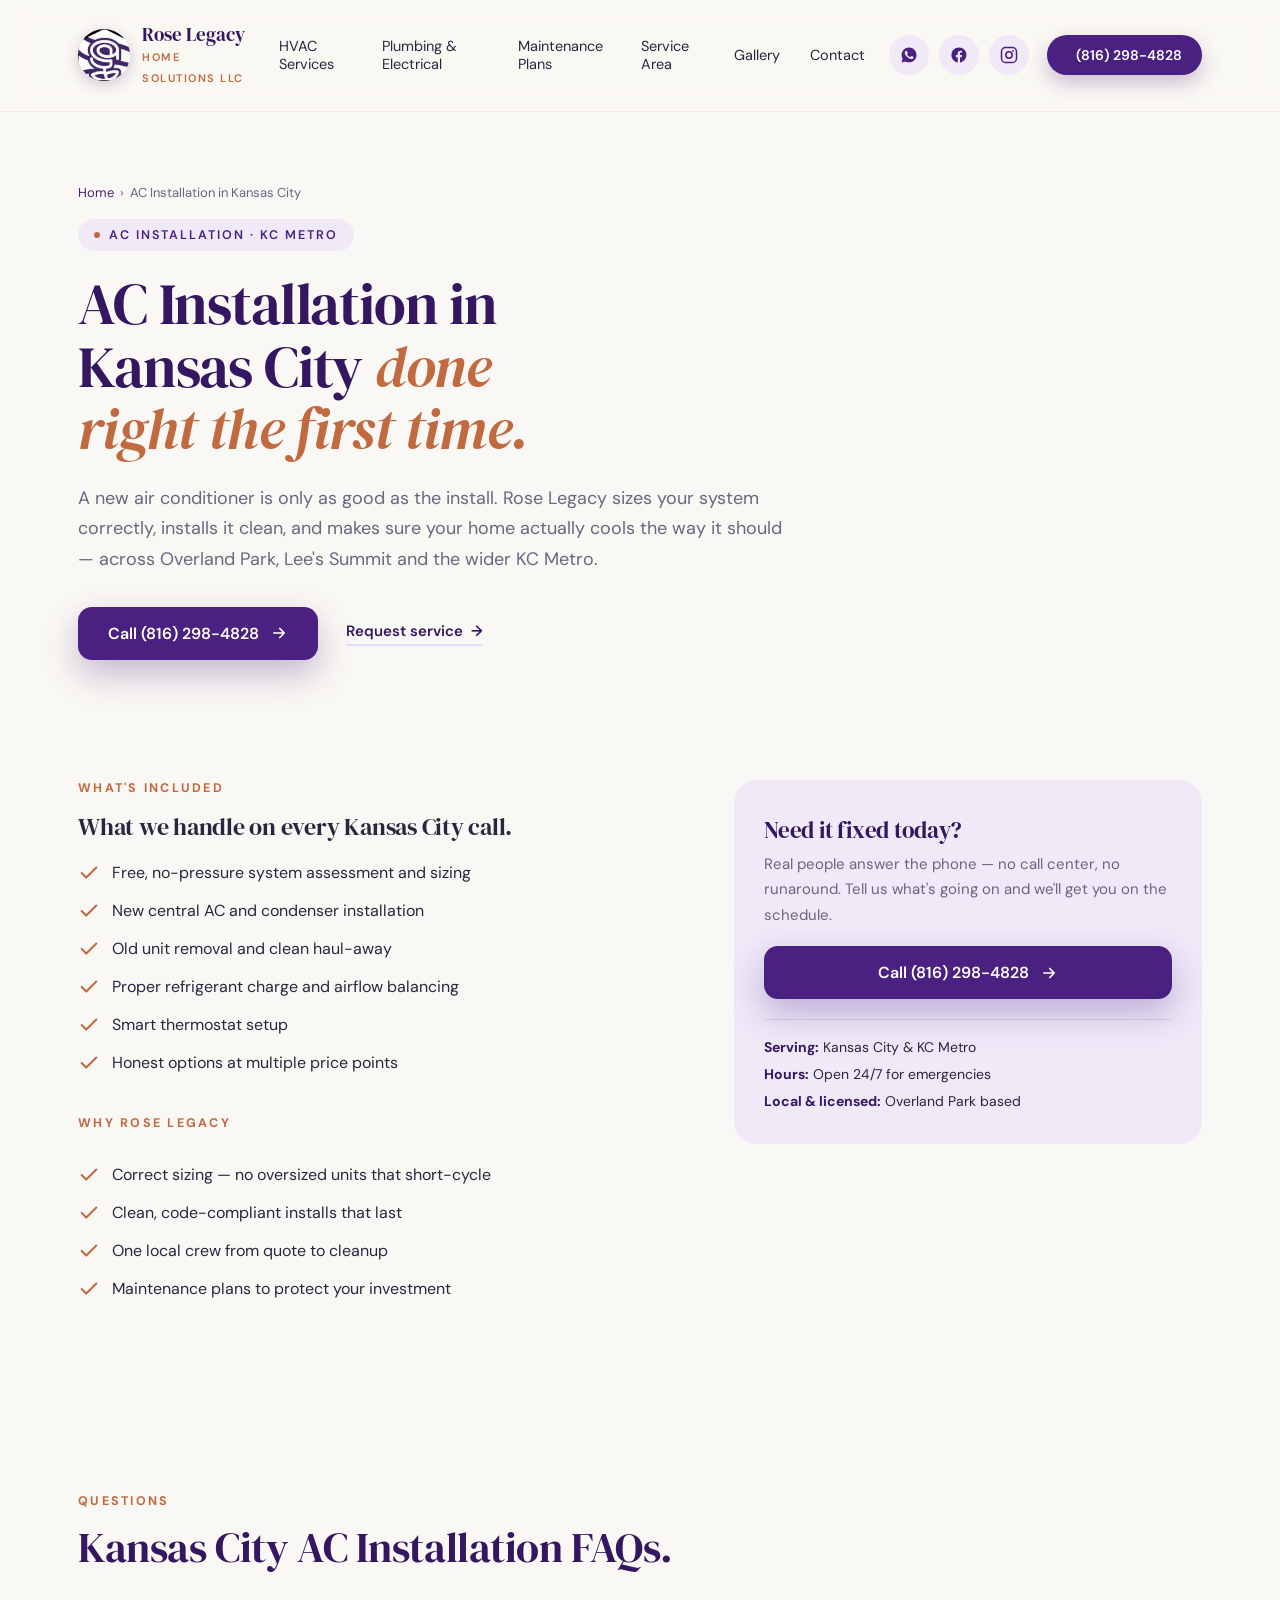
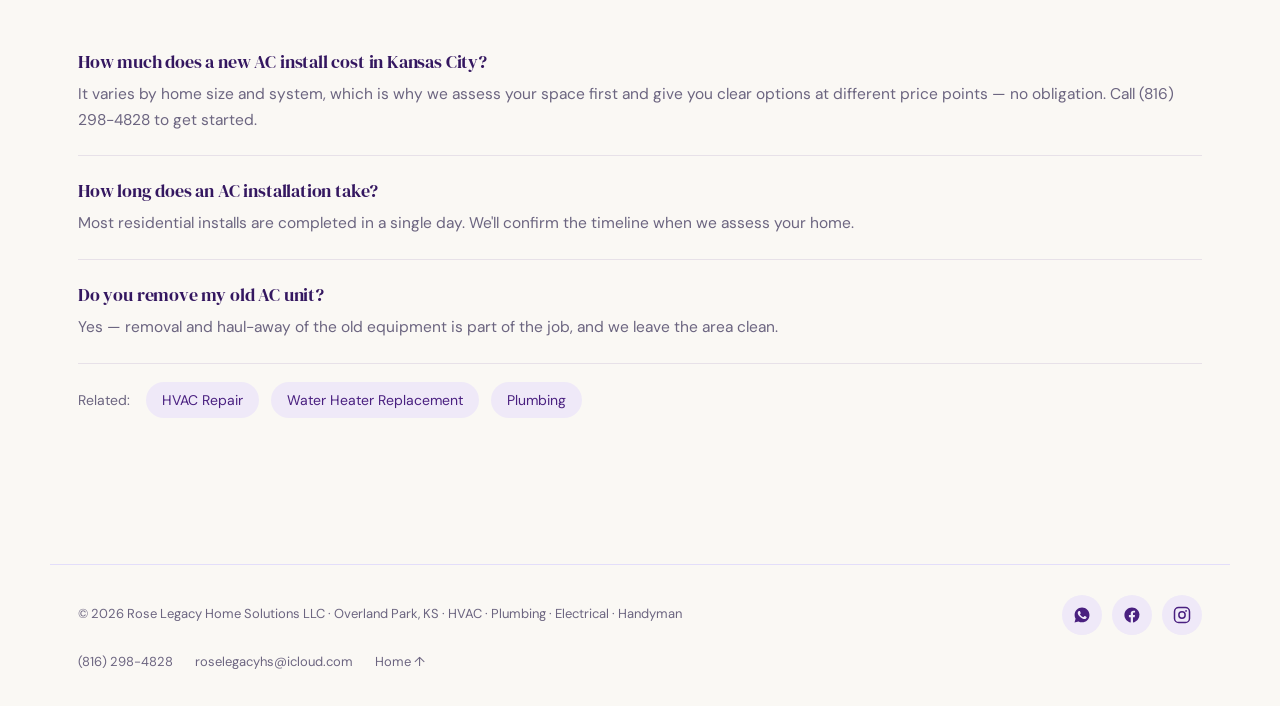
==== ac-installation-kansas-city.html @ 030a3d31 "Add 4 SEO service landing pages + extract shared CSS - New pages: HVAC repair Overland Park, AC inst" ====
<!doctype html>
<html lang="en">
<head>
<meta charset="utf-8"/>
<meta name="viewport" content="width=device-width, initial-scale=1"/>
<title>AC Installation Kansas City | Rose Legacy Home Solutions</title>
<meta name="description" content="New AC installation across the Kansas City Metro. Right-sized, properly installed air conditioning systems from a local crew. Call (816) 298-4828."/>
<meta name="robots" content="index, follow"/>
<link rel="canonical" href="https://roselegacyhs.com/ac-installation-kansas-city"/>
<meta property="og:type" content="website"/>
<meta property="og:site_name" content="Rose Legacy Home Solutions LLC"/>
<meta property="og:title" content="AC Installation Kansas City | Rose Legacy Home Solutions"/>
<meta property="og:description" content="New AC installation across the Kansas City Metro. Right-sized, properly installed air conditioning systems from a local crew. Call (816) 298-4828."/>
<meta property="og:url" content="https://roselegacyhs.com/ac-installation-kansas-city"/>
<meta property="og:image" content="https://roselegacyhs.com/logo.png"/>
<meta name="geo.region" content="US-MO"/>
<meta name="geo.placename" content="Kansas City"/>
<meta name="theme-color" content="#4a2080"/>
<script type="application/ld+json">{"@context": "https://schema.org", "@type": "Service", "serviceType": "AC Installation Kansas City", "provider": {"@type": "HVACBusiness", "name": "Rose Legacy Home Solutions LLC", "telephone": "+1-816-298-4828", "url": "https://roselegacyhs.com/"}, "areaServed": {"@type": "City", "name": "Kansas City"}, "url": "https://roselegacyhs.com/ac-installation-kansas-city", "description": "New AC installation across the Kansas City Metro. Right-sized, properly installed air conditioning systems from a local crew. Call (816) 298-4828."}</script>
<script type="application/ld+json">{"@context": "https://schema.org", "@type": "FAQPage", "mainEntity": [{"@type": "Question", "name": "How much does a new AC install cost in Kansas City?", "acceptedAnswer": {"@type": "Answer", "text": "It varies by home size and system, which is why we assess your space first and give you clear options at different price points \u2014 no obligation. Call (816) 298-4828 to get started."}}, {"@type": "Question", "name": "How long does an AC installation take?", "acceptedAnswer": {"@type": "Answer", "text": "Most residential installs are completed in a single day. We'll confirm the timeline when we assess your home."}}, {"@type": "Question", "name": "Do you remove my old AC unit?", "acceptedAnswer": {"@type": "Answer", "text": "Yes \u2014 removal and haul-away of the old equipment is part of the job, and we leave the area clean."}}]}</script>
<script type="application/ld+json">{"@context": "https://schema.org", "@type": "BreadcrumbList", "itemListElement": [{"@type": "ListItem", "position": 1, "name": "Home", "item": "https://roselegacyhs.com/"}, {"@type": "ListItem", "position": 2, "name": "AC Installation in Kansas City", "item": "https://roselegacyhs.com/ac-installation-kansas-city"}]}</script>
<link rel="icon" type="image/png" href="/logo.png"/>
<link rel="apple-touch-icon" href="/logo.png"/>
<link rel="preconnect" href="https://fonts.googleapis.com">
<link rel="preconnect" href="https://fonts.gstatic.com" crossorigin>
<link href="https://fonts.googleapis.com/css2?family=DM+Serif+Display:ital@0;1&family=DM+Sans:wght@300;400;500;600;700&display=swap" rel="stylesheet">
<link rel="stylesheet" href="/assets/styles.css"/>
</head>
<body>

<header id="site-header">
  <div class="nav">
    <a class="brand" href="/">
      <img class="brand-mark" src="/logo.png" alt="Rose Legacy Home Solutions logo" width="52" height="52"/>
      <span>
        <span class="brand-name" style="display:block;">Rose Legacy</span>
        <span class="brand-sub">Home Solutions LLC</span>
      </span>
    </a>
    <nav class="nav-links" id="primary-nav" aria-label="Primary">
      <a href="/#services">HVAC Services</a>
      <a href="/#beyond">Plumbing &amp; Electrical</a>
      <a href="/#plans">Maintenance Plans</a>
      <a href="/#area">Service Area</a>
      <a href="/#gallery">Gallery</a>
      <a href="/#contact">Contact</a>
    </nav>
    <div class="nav-right">
      <div class="social-icons">
        <a class="wsp" href="https://wa.me/14849512588" target="_blank" rel="noopener noreferrer" aria-label="Message us on WhatsApp"><svg viewBox="0 0 24 24" fill="currentColor" aria-hidden="true"><path d="M12.04 2C6.58 2 2.13 6.45 2.13 11.91c0 1.77.46 3.45 1.34 4.95L2 22l5.29-1.39a9.9 9.9 0 0 0 4.75 1.21h.01c5.46 0 9.91-4.45 9.91-9.91C21.96 6.45 17.5 2 12.04 2Zm5.78 14.04c-.24.68-1.4 1.32-1.93 1.39-.49.07-1.12.1-1.81-.11-.42-.13-.95-.3-1.64-.59-2.88-1.24-4.76-4.13-4.9-4.32-.14-.19-1.18-1.57-1.18-3 0-1.42.75-2.12 1.01-2.41.27-.29.58-.36.78-.36.19 0 .39 0 .56.01.18.01.42-.07.65.5.24.58.81 2 .88 2.14.07.14.12.31.02.5-.1.19-.15.31-.29.48-.15.17-.31.37-.44.5-.15.14-.3.3-.13.59.17.29.76 1.25 1.63 2.02 1.12.99 2.06 1.31 2.36 1.45.29.15.46.13.63-.07.17-.21.72-.84.91-1.13.19-.29.39-.24.65-.14.27.1 1.69.8 1.98.94.29.15.48.21.55.34.07.13.07.74-.17 1.42Z"/></svg></a>
        <a class="fb" href="https://www.facebook.com/profile.php?id=61576740384735" target="_blank" rel="noopener noreferrer" aria-label="Visit our Facebook page"><svg viewBox="0 0 24 24" fill="currentColor" aria-hidden="true"><path d="M22 12.06C22 6.5 17.52 2 11.94 2 6.36 2 1.88 6.5 1.88 12.06c0 5.02 3.66 9.18 8.45 9.94v-7.03H7.9v-2.91h2.43V9.94c0-2.4 1.43-3.73 3.62-3.73 1.05 0 2.15.19 2.15.19v2.36h-1.21c-1.2 0-1.57.74-1.57 1.5v1.8h2.67l-.43 2.91h-2.24v7.03c4.79-.76 8.45-4.92 8.45-9.94Z"/></svg></a>
        <a class="ig" href="https://www.instagram.com/roselegacyhvac" target="_blank" rel="noopener noreferrer" aria-label="Follow us on Instagram"><svg viewBox="0 0 24 24" fill="none" stroke="currentColor" stroke-width="2" stroke-linecap="round" stroke-linejoin="round" aria-hidden="true"><rect x="2" y="2" width="20" height="20" rx="5.5"/><circle cx="12" cy="12" r="4.2"/><circle cx="17.4" cy="6.6" r="1.2" fill="currentColor" stroke="none"/></svg></a>
      </div>
      <a class="nav-call" href="tel:+18162984828"><svg viewBox="0 0 24 24" fill="none" stroke="currentColor" stroke-width="2" stroke-linecap="round" stroke-linejoin="round"><path d="M22 16.92v3a2 2 0 0 1-2.18 2 19.79 19.79 0 0 1-8.63-3.07 19.5 19.5 0 0 1-6-6A19.79 19.79 0 0 1 2.12 4.18 2 2 0 0 1 4.1 2h3a2 2 0 0 1 2 1.72c.13.96.36 1.9.7 2.81a2 2 0 0 1-.45 2.11L8.09 9.91a16 16 0 0 0 6 6l1.27-1.27a2 2 0 0 1 2.11-.45c.91.34 1.85.57 2.81.7A2 2 0 0 1 22 16.92Z"/></svg>(816) 298-4828</a>
      <button class="menu-btn" id="menu-btn" aria-label="Toggle menu" aria-expanded="false" aria-controls="primary-nav">
        <svg class="icon-open" viewBox="0 0 24 24" fill="none" stroke="currentColor" stroke-width="2.2" stroke-linecap="round"><line x1="3" y1="6" x2="21" y2="6"/><line x1="3" y1="12" x2="21" y2="12"/><line x1="3" y1="18" x2="21" y2="18"/></svg>
        <svg class="icon-close" viewBox="0 0 24 24" fill="none" stroke="currentColor" stroke-width="2.2" stroke-linecap="round"><line x1="6" y1="6" x2="18" y2="18"/><line x1="18" y1="6" x2="6" y2="18"/></svg>
      </button>
    </div>
  </div>
</header>

<main id="top">
  <section class="sp-hero">
    <div class="wrap">
      <div class="breadcrumb"><a href="/">Home</a> &nbsp;›&nbsp; AC Installation in Kansas City</div>
      <span class="eyebrow"><span class="dot"></span> AC Installation · KC Metro</span>
      <h1>AC Installation in Kansas City <em>done right the first time.</em></h1>
      <p class="lede">A new air conditioner is only as good as the install. Rose Legacy sizes your system correctly, installs it clean, and makes sure your home actually cools the way it should — across Overland Park, Lee&#x27;s Summit and the wider KC Metro.</p>
      <div class="hero-actions">
        <a class="btn-primary" href="tel:+18162984828">Call (816) 298-4828 <svg viewBox="0 0 24 24" fill="none" stroke="currentColor" stroke-width="2.2" stroke-linecap="round" stroke-linejoin="round"><path d="M5 12h14M13 6l6 6-6 6"/></svg></a>
        <a class="text-link" href="/#contact">Request service <span aria-hidden="true">→</span></a>
      </div>
    </div>
  </section>

  <section>
    <div class="wrap sp-grid">
      <div data-reveal>
        <span class="kicker">What&#x27;s included</span>
        <h2>What we handle on every Kansas City call.</h2>
        <ul class="feature-list">
      <li><svg viewBox="0 0 24 24" fill="none" stroke="currentColor" stroke-width="2.2" stroke-linecap="round" stroke-linejoin="round"><path d="M20 6 9 17l-5-5"/></svg><span>Free, no-pressure system assessment and sizing</span></li>
      <li><svg viewBox="0 0 24 24" fill="none" stroke="currentColor" stroke-width="2.2" stroke-linecap="round" stroke-linejoin="round"><path d="M20 6 9 17l-5-5"/></svg><span>New central AC and condenser installation</span></li>
      <li><svg viewBox="0 0 24 24" fill="none" stroke="currentColor" stroke-width="2.2" stroke-linecap="round" stroke-linejoin="round"><path d="M20 6 9 17l-5-5"/></svg><span>Old unit removal and clean haul-away</span></li>
      <li><svg viewBox="0 0 24 24" fill="none" stroke="currentColor" stroke-width="2.2" stroke-linecap="round" stroke-linejoin="round"><path d="M20 6 9 17l-5-5"/></svg><span>Proper refrigerant charge and airflow balancing</span></li>
      <li><svg viewBox="0 0 24 24" fill="none" stroke="currentColor" stroke-width="2.2" stroke-linecap="round" stroke-linejoin="round"><path d="M20 6 9 17l-5-5"/></svg><span>Smart thermostat setup</span></li>
      <li><svg viewBox="0 0 24 24" fill="none" stroke="currentColor" stroke-width="2.2" stroke-linecap="round" stroke-linejoin="round"><path d="M20 6 9 17l-5-5"/></svg><span>Honest options at multiple price points</span></li>
        </ul>

        <span class="kicker" style="margin-top:40px; display:inline-block;">Why Rose Legacy</span>
        <ul class="feature-list">
      <li><svg viewBox="0 0 24 24" fill="none" stroke="currentColor" stroke-width="2.2" stroke-linecap="round" stroke-linejoin="round"><path d="M20 6 9 17l-5-5"/></svg><span>Correct sizing — no oversized units that short-cycle</span></li>
      <li><svg viewBox="0 0 24 24" fill="none" stroke="currentColor" stroke-width="2.2" stroke-linecap="round" stroke-linejoin="round"><path d="M20 6 9 17l-5-5"/></svg><span>Clean, code-compliant installs that last</span></li>
      <li><svg viewBox="0 0 24 24" fill="none" stroke="currentColor" stroke-width="2.2" stroke-linecap="round" stroke-linejoin="round"><path d="M20 6 9 17l-5-5"/></svg><span>One local crew from quote to cleanup</span></li>
      <li><svg viewBox="0 0 24 24" fill="none" stroke="currentColor" stroke-width="2.2" stroke-linecap="round" stroke-linejoin="round"><path d="M20 6 9 17l-5-5"/></svg><span>Maintenance plans to protect your investment</span></li>
        </ul>
      </div>

      <aside class="sp-aside" data-reveal>
        <h3>Need it fixed today?</h3>
        <p>Real people answer the phone — no call center, no runaround. Tell us what's going on and we'll get you on the schedule.</p>
        <a class="btn-primary" href="tel:+18162984828">Call (816) 298-4828 <svg viewBox="0 0 24 24" fill="none" stroke="currentColor" stroke-width="2.2" stroke-linecap="round" stroke-linejoin="round"><path d="M5 12h14M13 6l6 6-6 6"/></svg></a>
        <div class="aside-meta">
          <div><strong>Serving:</strong> Kansas City &amp; KC Metro</div>
          <div><strong>Hours:</strong> Open 24/7 for emergencies</div>
          <div><strong>Local &amp; licensed:</strong> Overland Park based</div>
        </div>
      </aside>
    </div>
  </section>

  <section>
    <div class="wrap">
      <div class="section-head" data-reveal>
        <span class="kicker">Questions</span>
        <h2>Kansas City AC Installation FAQs.</h2>
      </div>
    <div class="faq-item" data-reveal>
      <h3>How much does a new AC install cost in Kansas City?</h3>
      <p>It varies by home size and system, which is why we assess your space first and give you clear options at different price points — no obligation. Call (816) 298-4828 to get started.</p>
    </div>
    <div class="faq-item" data-reveal>
      <h3>How long does an AC installation take?</h3>
      <p>Most residential installs are completed in a single day. We&#x27;ll confirm the timeline when we assess your home.</p>
    </div>
    <div class="faq-item" data-reveal>
      <h3>Do you remove my old AC unit?</h3>
      <p>Yes — removal and haul-away of the old equipment is part of the job, and we leave the area clean.</p>
    </div>
      <div class="related-services" data-reveal>
        <span style="font-size:14px;color:var(--ink-soft);align-self:center;margin-right:4px;">Related:</span>
      <a href="/hvac-repair-overland-park">HVAC Repair</a>
      <a href="/water-heater-replacement-kansas-city">Water Heater Replacement</a>
      <a href="/plumbing-lees-summit">Plumbing</a>
      </div>
    </div>
  </section>
</main>

<footer>
  <div class="wrap footer-inner">
    <p>© <span id="year"></span> Rose Legacy Home Solutions LLC · Overland Park, KS · HVAC · Plumbing · Electrical · Handyman</p>
    <div class="social-icons">
      <a class="wsp" href="https://wa.me/14849512588" target="_blank" rel="noopener noreferrer" aria-label="Message us on WhatsApp"><svg viewBox="0 0 24 24" fill="currentColor" aria-hidden="true"><path d="M12.04 2C6.58 2 2.13 6.45 2.13 11.91c0 1.77.46 3.45 1.34 4.95L2 22l5.29-1.39a9.9 9.9 0 0 0 4.75 1.21h.01c5.46 0 9.91-4.45 9.91-9.91C21.96 6.45 17.5 2 12.04 2Zm5.78 14.04c-.24.68-1.4 1.32-1.93 1.39-.49.07-1.12.1-1.81-.11-.42-.13-.95-.3-1.64-.59-2.88-1.24-4.76-4.13-4.9-4.32-.14-.19-1.18-1.57-1.18-3 0-1.42.75-2.12 1.01-2.41.27-.29.58-.36.78-.36.19 0 .39 0 .56.01.18.01.42-.07.65.5.24.58.81 2 .88 2.14.07.14.12.31.02.5-.1.19-.15.31-.29.48-.15.17-.31.37-.44.5-.15.14-.3.3-.13.59.17.29.76 1.25 1.63 2.02 1.12.99 2.06 1.31 2.36 1.45.29.15.46.13.63-.07.17-.21.72-.84.91-1.13.19-.29.39-.24.65-.14.27.1 1.69.8 1.98.94.29.15.48.21.55.34.07.13.07.74-.17 1.42Z"/></svg></a>
      <a class="fb" href="https://www.facebook.com/profile.php?id=61576740384735" target="_blank" rel="noopener noreferrer" aria-label="Visit our Facebook page"><svg viewBox="0 0 24 24" fill="currentColor" aria-hidden="true"><path d="M22 12.06C22 6.5 17.52 2 11.94 2 6.36 2 1.88 6.5 1.88 12.06c0 5.02 3.66 9.18 8.45 9.94v-7.03H7.9v-2.91h2.43V9.94c0-2.4 1.43-3.73 3.62-3.73 1.05 0 2.15.19 2.15.19v2.36h-1.21c-1.2 0-1.57.74-1.57 1.5v1.8h2.67l-.43 2.91h-2.24v7.03c4.79-.76 8.45-4.92 8.45-9.94Z"/></svg></a>
      <a class="ig" href="https://www.instagram.com/roselegacyhvac" target="_blank" rel="noopener noreferrer" aria-label="Follow us on Instagram"><svg viewBox="0 0 24 24" fill="none" stroke="currentColor" stroke-width="2" stroke-linecap="round" stroke-linejoin="round" aria-hidden="true"><rect x="2" y="2" width="20" height="20" rx="5.5"/><circle cx="12" cy="12" r="4.2"/><circle cx="17.4" cy="6.6" r="1.2" fill="currentColor" stroke="none"/></svg></a>
    </div>
    <div class="footer-links">
      <a href="tel:+18162984828">(816) 298-4828</a>
      <a href="mailto:roselegacyhs@icloud.com">roselegacyhs@icloud.com</a>
      <a href="/">Home ↑</a>
    </div>
  </div>
</footer>

<script>
  document.getElementById('year').textContent = new Date().getFullYear();
  const header = document.getElementById('site-header');
  window.addEventListener('scroll', () => { header.classList.toggle('scrolled', window.scrollY > 12); }, { passive:true });
  (function(){
    const btn = document.getElementById('menu-btn');
    const nav = document.getElementById('primary-nav');
    if(!btn || !nav) return;
    const setOpen = (o) => { header.classList.toggle('menu-open', o); btn.setAttribute('aria-expanded', o?'true':'false'); };
    btn.addEventListener('click', () => setOpen(!header.classList.contains('menu-open')));
    nav.querySelectorAll('a').forEach(a => a.addEventListener('click', () => setOpen(false)));
    document.addEventListener('click', (e) => { if(header.classList.contains('menu-open') && !header.contains(e.target)) setOpen(false); });
    document.addEventListener('keydown', (e) => { if(e.key === 'Escape') setOpen(false); });
  })();
  const revealEls = document.querySelectorAll('[data-reveal]');
  if ('IntersectionObserver' in window) {
    const io = new IntersectionObserver((entries) => { entries.forEach(e => { if (e.isIntersecting) { e.target.classList.add('in'); io.unobserve(e.target); } }); }, { threshold: 0.16, rootMargin: '0px 0px -60px 0px' });
    revealEls.forEach(el => io.observe(el));
  } else { revealEls.forEach(el => el.classList.add('in')); }
</script>

</body>
</html>
---- assets/styles.css ----
:root{
    --purple:#4a2080;
    --purple-deep:#341760;
    --purple-soft:#efe9f8;
    --ink:#2b2640;
    --ink-soft:#6c6580;
    --copper:#c1693f;
    --copper-light:#e3a06f;
    --cream:#faf8f4;
    --line:#e3defa;
    --shadow: 0 20px 60px rgba(52, 23, 96, .12);
  }
  *{ box-sizing:border-box; }
  html{ scroll-behavior:smooth; }
  body{
    margin:0;
    font-family:'DM Sans', sans-serif;
    color:var(--ink);
    background:var(--cream);
    -webkit-font-smoothing:antialiased;
    overflow-x:hidden;
  }
  h1,h2,h3,h4{ font-family:'DM Serif Display', serif; font-weight:400; margin:0; letter-spacing:-.01em; }
  p{ margin:0; line-height:1.7; color:var(--ink-soft); }
  a{ color:inherit; }
  img,svg{ display:block; max-width:100%; }
  ::selection{ background:var(--copper-light); color:var(--purple-deep); }

  .wrap{ max-width:1180px; margin:0 auto; padding:0 28px; }

  /* reveal-on-scroll */
  [data-reveal]{ opacity:0; transform:translateY(28px); transition:opacity .8s cubic-bezier(.2,.7,.2,1), transform .8s cubic-bezier(.2,.7,.2,1); }
  [data-reveal].in{ opacity:1; transform:translateY(0); }
  [data-reveal="stagger"] > *{ opacity:0; transform:translateY(22px); transition:opacity .7s cubic-bezier(.2,.7,.2,1), transform .7s cubic-bezier(.2,.7,.2,1); }
  [data-reveal="stagger"].in > *{ opacity:1; transform:translateY(0); }
  [data-reveal="stagger"].in > *:nth-child(1){ transition-delay:.05s; }
  [data-reveal="stagger"].in > *:nth-child(2){ transition-delay:.14s; }
  [data-reveal="stagger"].in > *:nth-child(3){ transition-delay:.23s; }
  [data-reveal="stagger"].in > *:nth-child(4){ transition-delay:.32s; }
  [data-reveal="stagger"].in > *:nth-child(5){ transition-delay:.41s; }
  [data-reveal="stagger"].in > *:nth-child(6){ transition-delay:.5s; }
  @media (prefers-reduced-motion:reduce){
    html{ scroll-behavior:auto; }
    [data-reveal],[data-reveal="stagger"] > *{ opacity:1 !important; transform:none !important; transition:none !important; }
  }

  /* ===== Header ===== */
  header{
    position:sticky; top:0; z-index:50;
    background:rgba(250,248,244,.78);
    backdrop-filter:saturate(160%) blur(14px);
    border-bottom:1px solid rgba(74,32,128,.08);
    transition:box-shadow .3s ease;
  }
  header.scrolled{ box-shadow:0 10px 30px rgba(52,23,96,.08); }
  .nav{ display:flex; align-items:center; justify-content:space-between; gap:24px; padding:24px 28px; max-width:1180px; margin:0 auto; }
  .nav-right{ display:flex; align-items:center; gap:18px; }
  .social-icons{ display:flex; align-items:center; gap:10px; }
  .social-icons a{
    width:40px; height:40px; border-radius:50%; display:flex; align-items:center; justify-content:center;
    background:var(--purple-soft); color:var(--purple); text-decoration:none;
    transition:transform .3s cubic-bezier(.2,.7,.2,1), background .3s ease, color .3s ease, box-shadow .3s ease;
  }
  .social-icons a svg{ width:18px; height:18px; }
  .social-icons a:hover{ transform:translateY(-3px) rotate(-6deg); background:var(--copper); color:#fff; box-shadow:0 10px 22px rgba(193,105,63,.36); }
  .social-icons a.wsp:hover{ background:#25D366; box-shadow:0 10px 22px rgba(37,211,102,.36); }
  .social-icons a.fb:hover{ background:#1877F2; box-shadow:0 10px 22px rgba(24,119,242,.36); }
  .social-icons a.ig:hover{ background:linear-gradient(135deg,#f58529,#dd2a7b,#8134af,#515bd4); box-shadow:0 10px 22px rgba(221,42,123,.36); }
  @media (max-width:760px){ .social-icons{ display:none; } }
  .brand{ display:flex; align-items:center; gap:12px; text-decoration:none; }
  .brand-mark{ width:52px; height:52px; flex:none; border-radius:50%; object-fit:cover; box-shadow:0 4px 14px rgba(52,23,96,.22); transition:transform .35s cubic-bezier(.2,.7,.2,1); }
  .brand:hover .brand-mark{ transform:rotate(-6deg) scale(1.06); }
  .brand-name{ font-family:'DM Serif Display', serif; font-size:19px; color:var(--purple-deep); line-height:1.1; }
  .brand-sub{ font-size:11px; letter-spacing:.14em; text-transform:uppercase; color:var(--copper); font-weight:600; }
  .nav-links{ display:flex; align-items:center; gap:30px; }
  .nav-links a{ font-size:14.5px; text-decoration:none; color:var(--ink); position:relative; padding:4px 0; }
  .nav-links a::after{ content:''; position:absolute; left:0; right:100%; bottom:-2px; height:2px; background:var(--copper); transition:right .35s cubic-bezier(.2,.7,.2,1); }
  .nav-links a:hover::after{ right:0; }
  .nav-call{
    display:inline-flex; align-items:center; gap:9px;
    background:var(--purple); color:#fff; text-decoration:none;
    padding:11px 20px; border-radius:999px; font-weight:600; font-size:14px;
    box-shadow:0 8px 20px rgba(74,32,128,.28);
    transition:transform .25s cubic-bezier(.2,.7,.2,1), box-shadow .25s ease, background .25s ease;
    white-space:nowrap;
  }
  .nav-call:hover{ transform:translateY(-2px); box-shadow:0 12px 28px rgba(74,32,128,.36); background:var(--purple-deep); }
  .nav-call svg{ width:16px; height:16px; }
  .menu-btn{
    display:none; width:44px; height:44px; flex:none; border:none; cursor:pointer;
    border-radius:12px; background:var(--purple-soft); color:var(--purple);
    align-items:center; justify-content:center; padding:0;
    transition:background .25s ease, color .25s ease;
  }
  .menu-btn:hover{ background:var(--purple); color:#fff; }
  .menu-btn svg{ width:22px; height:22px; }
  .menu-btn .icon-close{ display:none; }
  header.menu-open .menu-btn .icon-open{ display:none; }
  header.menu-open .menu-btn .icon-close{ display:block; }

  /* ===== Hero (asymmetric, no center-two-CTA cliché) ===== */
  .hero{ position:relative; padding:84px 0 60px; overflow:hidden; }
  .hero-grid{ display:grid; grid-template-columns:1.15fr .85fr; gap:56px; align-items:center; }
  .eyebrow{
    display:inline-flex; align-items:center; gap:9px;
    font-size:12.5px; letter-spacing:.16em; text-transform:uppercase; font-weight:600;
    color:var(--purple); background:var(--purple-soft); border-radius:999px;
    padding:8px 16px; margin-bottom:26px;
  }
  .eyebrow .dot{ width:6px; height:6px; border-radius:50%; background:var(--copper); animation:pulse 2.4s infinite ease-in-out; }
  @keyframes pulse{ 0%,100%{ transform:scale(1); opacity:1;} 50%{ transform:scale(1.7); opacity:.4; } }
  .hero h1{
    font-size:clamp(38px, 5.4vw, 64px); line-height:1.07; color:var(--purple-deep);
    letter-spacing:-.02em; font-family:'DM Serif Display', serif; font-weight:400;
  }
  .hero h1 em{ font-style:italic; color:var(--copper); }
  .hero h1 .hero-kicker{
    display:block; font-family:'DM Sans', sans-serif; font-weight:700;
    font-size:clamp(15px, 1.8vw, 19px); letter-spacing:.01em; line-height:1.3;
    color:var(--copper); margin-bottom:16px;
  }
  .hero p.lede{ margin-top:24px; font-size:18px; max-width:50ch; }
  .hero-actions{ margin-top:36px; display:flex; align-items:center; gap:28px; flex-wrap:wrap; }
  .btn-primary{
    display:inline-flex; align-items:center; gap:11px;
    background:var(--purple); color:#fff; text-decoration:none;
    padding:16px 30px; border-radius:14px; font-weight:600; font-size:16px;
    box-shadow:0 14px 34px rgba(74,32,128,.3);
    transition:transform .28s cubic-bezier(.2,.7,.2,1), box-shadow .28s ease, background .28s ease;
  }
  .btn-primary:hover{ transform:translateY(-3px); box-shadow:0 18px 42px rgba(74,32,128,.38); background:var(--purple-deep); }
  .btn-primary svg{ width:18px; height:18px; transition:transform .3s ease; }
  .btn-primary:hover svg{ transform:translateX(3px); }
  .text-link{
    display:inline-flex; align-items:center; gap:8px; text-decoration:none; font-weight:600; font-size:15px; color:var(--purple-deep);
    border-bottom:2px solid var(--line); padding-bottom:3px; transition:border-color .25s ease, color .25s ease, gap .25s ease;
  }
  .text-link:hover{ border-color:var(--copper); color:var(--copper); gap:12px; }
  .hero-strip{ margin-top:44px; display:flex; flex-wrap:wrap; gap:14px 30px; }
  .hero-strip span{
    font-size:13px; color:var(--ink-soft); display:flex; align-items:center; gap:8px; font-weight:500;
  }
  .hero-strip svg{ width:16px; height:16px; color:var(--copper); }

  /* hero visual: animated dial / comfort gauge, hand-built SVG, not stock */
  .hero-visual{ position:relative; display:flex; align-items:center; justify-content:center; }
  .gauge-wrap{ position:relative; width:340px; max-width:100%; aspect-ratio:1; }
  .gauge-ring{ animation:spin 38s linear infinite; transform-origin:center; }
  .gauge-ring.alt{ animation-direction:reverse; animation-duration:52s; }
  @keyframes spin{ to{ transform:rotate(360deg); } }
  .gauge-needle{ animation:sway 5s ease-in-out infinite; transform-origin:170px 170px; }
  @keyframes sway{ 0%,100%{ transform:rotate(-22deg);} 50%{ transform:rotate(18deg);} }
  .gauge-spark{ animation:flicker 3.6s ease-in-out infinite; }
  @keyframes flicker{ 0%,100%{ opacity:.55; transform:scale(1);} 50%{ opacity:1; transform:scale(1.12);} }
  .gauge-temp{ font-family:'DM Serif Display',serif; font-size:40px; fill:var(--purple-deep); }
  .gauge-label{ font-family:'DM Sans',sans-serif; font-size:11px; letter-spacing:.16em; fill:var(--ink-soft); }
  .float-card{
    position:absolute; background:#fff; border-radius:16px; box-shadow:var(--shadow);
    padding:14px 18px; display:flex; align-items:center; gap:12px; font-size:13px; font-weight:600;
    animation:float 6s ease-in-out infinite;
  }
  .float-card svg{ width:22px; height:22px; color:var(--copper); }
  .float-card.fc1{ top:6%; left:-6%; animation-delay:0s; }
  .float-card.fc2{ bottom:8%; right:-10%; animation-delay:1.4s; }
  @keyframes float{ 0%,100%{ transform:translateY(0);} 50%{ transform:translateY(-14px);} }
  @media (max-width: 980px){
    .hero-grid{ grid-template-columns:1fr; }
    .hero-visual{ order:-1; margin-bottom:14px; }
    .float-card{ display:none; }
  }

  /* ===== Section shell ===== */
  section{ padding:96px 0; position:relative; }
  .section-head{ max-width:640px; margin-bottom:56px; }
  .kicker{ font-size:12.5px; letter-spacing:.18em; text-transform:uppercase; font-weight:700; color:var(--copper); margin-bottom:14px; display:block; }
  .section-head h2{ font-size:clamp(28px,3.6vw,42px); color:var(--purple-deep); line-height:1.16; }
  .section-head p{ margin-top:16px; font-size:16.5px; }

  /* ===== HVAC focus services ===== */
  .hvac-band{ background:linear-gradient(180deg, #fff 0%, var(--purple-soft) 100%); border-radius:32px; }
  .hvac-grid{ display:grid; grid-template-columns:repeat(4,1fr); gap:20px; }
  .hvac-card{
    background:#fff; border-radius:20px; padding:30px 26px; border:1px solid var(--line);
    transition:transform .35s cubic-bezier(.2,.7,.2,1), box-shadow .35s ease, border-color .35s ease;
    position:relative; overflow:hidden;
  }
  .hvac-card::before{
    content:''; position:absolute; inset:0; opacity:0; background:linear-gradient(135deg, rgba(74,32,128,.06), rgba(193,105,63,.08));
    transition:opacity .35s ease;
  }
  .hvac-card:hover{ transform:translateY(-8px); box-shadow:var(--shadow); border-color:transparent; }
  .hvac-card:hover::before{ opacity:1; }
  .hvac-card .icon{
    width:52px; height:52px; border-radius:14px; background:var(--purple); color:#fff;
    display:flex; align-items:center; justify-content:center; margin-bottom:20px;
    transition:transform .4s cubic-bezier(.2,.7,.2,1), background .4s ease;
    position:relative; z-index:1;
  }
  .hvac-card:hover .icon{ transform:rotate(-8deg) scale(1.08); background:var(--copper); }
  .hvac-card .icon svg{ width:26px; height:26px; }
  .hvac-card h3{ font-size:20px; color:var(--purple-deep); margin-bottom:10px; position:relative; z-index:1; }
  .hvac-card p{ font-size:14.5px; position:relative; z-index:1; }
  @media (max-width:980px){ .hvac-grid{ grid-template-columns:repeat(2,1fr); } }
  @media (max-width:620px){ .hvac-grid{ grid-template-columns:1fr; } }

  /* ===== Beyond HVAC ===== */
  .beyond-grid{ display:grid; grid-template-columns:repeat(3,1fr); gap:18px; }
  .beyond-card{
    display:flex; gap:18px; align-items:flex-start; padding:26px; border-radius:18px;
    background:#fff; border:1px solid var(--line); transition:border-color .3s ease, transform .3s ease;
  }
  .beyond-card:hover{ border-color:var(--purple); transform:translateX(4px); }
  .beyond-card .icon{
    flex:none; width:44px; height:44px; border-radius:12px; background:var(--purple-soft); color:var(--purple);
    display:flex; align-items:center; justify-content:center;
  }
  .beyond-card .icon svg{ width:22px; height:22px; }
  .beyond-card h4{ font-size:17px; color:var(--purple-deep); margin-bottom:6px; }
  .beyond-card p{ font-size:14px; }
  @media (max-width:900px){ .beyond-grid{ grid-template-columns:1fr 1fr; } }
  @media (max-width:620px){ .beyond-grid{ grid-template-columns:1fr; } }

  /* ===== Service area ===== */
  .area-section{ background:var(--purple-deep); color:#fff; border-radius:32px; overflow:hidden; position:relative; }
  .area-section::before{
    content:''; position:absolute; inset:0;
    background:
      radial-gradient(520px 320px at 14% 20%, rgba(193,105,63,.28), transparent 60%),
      radial-gradient(420px 420px at 88% 78%, rgba(255,255,255,.08), transparent 65%);
    pointer-events:none;
  }
  .area-inner{ position:relative; padding:72px 56px; display:grid; grid-template-columns:1fr 1fr; gap:50px; align-items:center; }
  .area-inner .kicker{ color:var(--copper-light); }
  .area-inner h2{ color:#fff; font-size:clamp(26px,3.4vw,38px); }
  .area-inner p{ color:rgba(255,255,255,.78); margin-top:14px; font-size:16px; }
  .city-list{ display:flex; flex-wrap:wrap; gap:12px; margin-top:28px; }
  .city-pill{
    border:1px solid rgba(255,255,255,.28); border-radius:999px; padding:10px 20px; font-size:14px; font-weight:600;
    display:flex; align-items:center; gap:9px; transition:background .3s ease, border-color .3s ease, transform .3s ease;
  }
  .city-pill:hover{ background:rgba(255,255,255,.12); border-color:rgba(255,255,255,.5); transform:translateY(-2px); }
  .city-pill svg{ width:14px; height:14px; color:var(--copper-light); }
  .radar{ position:relative; width:100%; aspect-ratio:1; max-width:340px; margin:0 auto; }
  .radar-ring{ stroke:rgba(255,255,255,.18); fill:none; }
  .radar-sweep{ animation:sweep 4.5s linear infinite; transform-origin:170px 170px; }
  @keyframes sweep{ to{ transform:rotate(360deg); } }
  .radar-pin{ animation:ping 2.6s ease-in-out infinite; }
  .radar-pin.p2{ animation-delay:.6s; }
  .radar-pin.p3{ animation-delay:1.3s; }
  @keyframes ping{ 0%,100%{ opacity:.55; r:5;} 50%{ opacity:1; r:8;} }
  @media (max-width:880px){ .area-inner{ grid-template-columns:1fr; padding:52px 28px; } }

  /* ===== Maintenance plans ===== */
  .plans-grid{ display:grid; grid-template-columns:repeat(3,1fr); gap:22px; }
  .plan-card{
    border-radius:22px; padding:34px 30px; border:1px solid var(--line); background:#fff;
    transition:transform .35s cubic-bezier(.2,.7,.2,1), box-shadow .35s ease;
    display:flex; flex-direction:column; gap:18px;
  }
  .plan-card:hover{ transform:translateY(-6px); box-shadow:var(--shadow); }
  .plan-card.featured{ background:var(--purple); color:#fff; border-color:var(--purple); position:relative; }
  .plan-card.featured h3, .plan-card.featured .plan-tag{ color:#fff; }
  .plan-card.featured p{ color:rgba(255,255,255,.8); }
  .plan-card.featured li{ color:rgba(255,255,255,.92); }
  .plan-card.featured li svg{ color:var(--copper-light); }
  .plan-tag{ font-size:12px; letter-spacing:.14em; text-transform:uppercase; font-weight:700; color:var(--copper); }
  .plan-card h3{ font-size:23px; color:var(--purple-deep); }
  .plan-card ul{ list-style:none; margin:0; padding:0; display:flex; flex-direction:column; gap:11px; }
  .plan-card li{ display:flex; gap:10px; align-items:flex-start; font-size:14.5px; color:var(--ink-soft); }
  .plan-card li svg{ flex:none; width:18px; height:18px; color:var(--purple); margin-top:2px; }
  @media (max-width:980px){ .plans-grid{ grid-template-columns:1fr; } }

  /* ===== Gallery ===== */
  .gallery-grid{
    display:grid;
    grid-template-columns:1.4fr 1fr 1fr 1.1fr;
    grid-template-rows:280px 280px 240px;
    gap:12px;
  }
  /* Explicit placement for editorial layout */
  .gi-1{ grid-column:1; grid-row:1/3; }   /* van at property — tall left */
  .gi-2{ grid-column:2; grid-row:1; }     /* Goodman AC */
  .gi-3{ grid-column:3; grid-row:1; }     /* AC brick house */
  .gi-4{ grid-column:4; grid-row:1/3; }   /* van front — tall right */
  .gi-5{ grid-column:2/4; grid-row:2; }   /* water heater — wide center */
  .gi-6{ grid-column:1; grid-row:3; }     /* AC service */
  .gi-7{ grid-column:2/4; grid-row:3; }   /* mechanical room — wide */
  .gi-8{ grid-column:4; grid-row:3; }     /* fan motor */

  .gallery-item{
    position:relative; overflow:hidden; border-radius:16px; cursor:pointer;
    background:var(--ink);
  }
  .gallery-item img{
    width:100%; height:100%; object-fit:cover; display:block;
    transition:transform .7s cubic-bezier(.2,.7,.2,1), filter .7s ease;
    filter:brightness(.92);
  }
  .gallery-item:hover img{ transform:scale(1.07); filter:brightness(.55); }

  /* Persistent bottom gradient + tag always visible */
  .gallery-item::after{
    content:''; position:absolute; inset:0;
    background:linear-gradient(0deg, rgba(20,8,50,.75) 0%, rgba(20,8,50,.1) 38%, transparent 58%);
    pointer-events:none;
  }

  /* Text panel — always at bottom, label always visible, description slides up on hover */
  .g-panel{
    position:absolute; bottom:0; left:0; right:0; z-index:2;
    padding:16px 18px 18px;
    display:flex; flex-direction:column; gap:4px;
  }
  .g-tag{
    font-size:10.5px; letter-spacing:.18em; text-transform:uppercase; font-weight:700;
    color:var(--copper-light);
    display:inline-flex; align-items:center; gap:6px;
  }
  .g-tag::before{
    content:''; width:18px; height:2px; background:var(--copper-light);
    display:inline-block; border-radius:2px;
  }
  .g-label{
    font-family:'DM Serif Display', serif; font-size:15px; color:#fff; line-height:1.25;
    transform:translateY(8px); opacity:0;
    transition:transform .45s cubic-bezier(.2,.7,.2,1), opacity .45s ease;
  }
  .gallery-item:hover .g-label{ transform:translateY(0); opacity:1; }

  /* Zoom icon top-right — appears on hover */
  .g-zoom{
    position:absolute; top:14px; right:14px; z-index:2;
    width:34px; height:34px; border-radius:50%;
    background:rgba(255,255,255,.15); backdrop-filter:blur(6px);
    display:flex; align-items:center; justify-content:center; color:#fff;
    opacity:0; transform:scale(.7) rotate(-15deg);
    transition:opacity .4s ease, transform .4s cubic-bezier(.2,.7,.2,1), background .3s ease;
  }
  .gallery-item:hover .g-zoom{ opacity:1; transform:scale(1) rotate(0deg); }
  .gallery-item:hover .g-zoom:hover{ background:rgba(255,255,255,.3); transform:scale(1.12); }
  .g-zoom svg{ width:15px; height:15px; }

  /* Lightbox */
  .lightbox{
    display:none; position:fixed; inset:0; z-index:200;
    background:rgba(16,6,36,.94); backdrop-filter:blur(10px);
    align-items:center; justify-content:center; padding:24px;
  }
  .lightbox.open{ display:flex; }
  .lightbox-inner{ position:relative; max-width:1060px; width:100%; }
  .lightbox-inner img{ width:100%; border-radius:14px; max-height:86vh; object-fit:contain; box-shadow:0 30px 80px rgba(0,0,0,.5); }
  .lightbox-caption{
    color:rgba(255,255,255,.7); font-size:13.5px; text-align:center; margin-top:16px;
    letter-spacing:.04em;
  }
  .lightbox-caption strong{ color:var(--copper-light); font-weight:600; }
  .lightbox-close{
    position:absolute; top:-16px; right:-16px; width:44px; height:44px;
    border-radius:50%; background:#fff; border:none; cursor:pointer; font-size:18px;
    display:flex; align-items:center; justify-content:center; color:var(--purple-deep);
    box-shadow:0 8px 24px rgba(0,0,0,.35); transition:transform .3s cubic-bezier(.2,.7,.2,1);
    font-weight:700;
  }
  .lightbox-close:hover{ transform:rotate(90deg) scale(1.12); }
  .lb-nav{
    position:absolute; top:50%; transform:translateY(-50%);
    width:46px; height:46px; border-radius:50%; background:rgba(255,255,255,.12);
    border:1px solid rgba(255,255,255,.2); cursor:pointer; color:#fff;
    display:flex; align-items:center; justify-content:center;
    backdrop-filter:blur(6px); transition:background .25s ease, transform .25s ease;
  }
  .lb-nav:hover{ background:rgba(255,255,255,.24); transform:translateY(-50%) scale(1.1); }
  .lb-nav.prev{ left:-62px; }
  .lb-nav.next{ right:-62px; }
  .lb-nav svg{ width:20px; height:20px; }

  @media (max-width:1000px){
    .gallery-grid{
      grid-template-columns:1fr 1fr;
      grid-template-rows:auto;
    }
    .gi-1,.gi-2,.gi-3,.gi-4,.gi-5,.gi-6,.gi-7,.gi-8{
      grid-column:auto; grid-row:auto;
    }
    .gi-5,.gi-7{ grid-column:span 2; }
    .gallery-item img{ aspect-ratio:4/3; height:auto; }
    .lb-nav.prev{ left:6px; }
    .lb-nav.next{ right:6px; }
  }
  @media (max-width:580px){
    .gallery-grid{ grid-template-columns:1fr; }
    .gi-5,.gi-7{ grid-column:span 1; }
    .g-label{ opacity:1; transform:translateY(0); }
  }

  /* ===== Reviews ===== */
  .reviews-wrap{ position:relative; }
  .reviews-track{ display:grid; grid-template-columns:repeat(3,1fr); gap:22px; }
  .review-card{
    background:#fff; border-radius:20px; padding:30px 28px; border:1px solid var(--line);
    display:flex; flex-direction:column; gap:18px; position:relative;
    transition:transform .35s ease, box-shadow .35s ease;
  }
  .review-card:hover{ transform:translateY(-5px); box-shadow:var(--shadow); }
  .review-card .quote-mark{ font-family:'DM Serif Display',serif; font-size:54px; color:var(--purple-soft); line-height:.6; }
  .review-card .stars{ display:flex; gap:3px; }
  .review-card .stars svg{ width:16px; height:16px; color:var(--copper); }
  .review-card blockquote{ margin:0; font-size:15.5px; line-height:1.65; color:var(--ink); font-style:italic; }
  .review-card .who{ font-size:13px; font-weight:700; color:var(--purple-deep); }
  .review-card .who span{ display:block; font-weight:500; color:var(--ink-soft); font-size:12px; margin-top:2px; }
  @media (max-width:980px){ .reviews-track{ grid-template-columns:1fr; } }

  /* ===== Contact / CTA ===== */
  .contact-band{ background:linear-gradient(160deg, var(--purple) 0%, var(--purple-deep) 100%); border-radius:32px; color:#fff; position:relative; overflow:hidden; }
  .contact-band::after{
    content:''; position:absolute; right:-120px; top:-120px; width:340px; height:340px; border-radius:50%;
    background:radial-gradient(circle, rgba(193,105,63,.35), transparent 70%);
  }
  .contact-inner{ position:relative; padding:72px 56px; display:grid; grid-template-columns:1.1fr .9fr; gap:54px; }
  .contact-inner h2{ color:#fff; font-size:clamp(28px,3.6vw,42px); }
  .contact-inner > div > p{ color:rgba(255,255,255,.8); margin-top:16px; font-size:16px; max-width:46ch; }
  .contact-cta{ margin-top:30px; }
  .contact-cta .btn-primary{ background:#fff; color:var(--purple-deep); box-shadow:0 14px 34px rgba(0,0,0,.2); }
  .contact-cta .btn-primary:hover{ background:var(--copper-light); color:var(--purple-deep); }
  .info-card{ background:rgba(255,255,255,.08); border:1px solid rgba(255,255,255,.18); border-radius:20px; padding:32px; backdrop-filter:blur(6px); }
  .info-row{ display:flex; gap:16px; padding:14px 0; border-bottom:1px solid rgba(255,255,255,.14); }
  .info-row:last-child{ border-bottom:none; padding-bottom:0; }
  .info-row:first-child{ padding-top:0; }
  .info-row .icon{ flex:none; width:40px; height:40px; border-radius:11px; background:rgba(255,255,255,.14); display:flex; align-items:center; justify-content:center; }
  .info-row .icon svg{ width:19px; height:19px; color:var(--copper-light); }
  .info-row .label{ font-size:11px; letter-spacing:.14em; text-transform:uppercase; color:rgba(255,255,255,.6); margin-bottom:4px; }
  .info-row .value{ font-size:15.5px; font-weight:600; }
  .info-row a{ text-decoration:none; transition:color .25s ease; }
  .info-row a:hover{ color:var(--copper-light); }
  @media (max-width:900px){ .contact-inner{ grid-template-columns:1fr; padding:52px 28px; } }

  /* ===== Footer ===== */
  footer{ padding:50px 0 36px; }
  .footer-inner{ display:flex; justify-content:space-between; align-items:center; flex-wrap:wrap; gap:18px; border-top:1px solid var(--line); padding-top:30px; }
  .footer-inner p{ font-size:13px; color:var(--ink-soft); }
  .footer-links{ display:flex; gap:22px; }
  .footer-links a{ font-size:13px; text-decoration:none; color:var(--ink-soft); transition:color .25s ease; }
  .footer-links a:hover{ color:var(--purple); }

  @media (max-width:1024px){
    .menu-btn{ display:flex; }
    .nav-links{
      position:absolute; top:100%; left:0; right:0;
      flex-direction:column; align-items:stretch; gap:0;
      background:rgba(250,248,244,.98); backdrop-filter:saturate(160%) blur(14px);
      border-bottom:1px solid rgba(74,32,128,.10);
      box-shadow:0 18px 40px rgba(52,23,96,.12);
      padding:8px 0; opacity:0; visibility:hidden; transform:translateY(-8px);
      transition:opacity .25s ease, transform .25s ease, visibility .25s ease;
    }
    .nav-links a{ padding:14px 28px; font-size:16px; border-bottom:1px solid rgba(74,32,128,.06); }
    .nav-links a::after{ display:none; }
    header.menu-open .nav-links{ opacity:1; visibility:visible; transform:translateY(0); }
  }
  @media (max-width:760px){
    .hvac-band{ border-radius:22px; }
    .area-section, .contact-band{ border-radius:22px; }
    .area-inner, .contact-inner{ padding:42px 22px; }
    section{ padding:64px 0; }
  }

/* ===== Service landing pages ===== */
.sp-hero{ padding:72px 0 24px; }
.sp-hero .eyebrow{ margin-bottom:22px; }
.sp-hero h1{ font-family:'DM Serif Display', serif; font-weight:400; font-size:clamp(34px,5vw,58px); line-height:1.08; color:var(--purple-deep); letter-spacing:-.02em; max-width:18ch; }
.sp-hero h1 em{ font-style:italic; color:var(--copper); }
.sp-hero .lede{ margin-top:22px; font-size:18px; max-width:60ch; color:var(--ink-soft); }
.sp-hero .hero-actions{ margin-top:32px; }
.breadcrumb{ font-size:13px; color:var(--ink-soft); margin-bottom:18px; }
.breadcrumb a{ color:var(--purple); text-decoration:none; }
.breadcrumb a:hover{ text-decoration:underline; }
.sp-grid{ display:grid; grid-template-columns:1.3fr 1fr; gap:48px; align-items:start; }
@media (max-width:900px){ .sp-grid{ grid-template-columns:1fr; gap:32px; } }
.feature-list{ list-style:none; padding:0; margin:18px 0 0; display:grid; gap:14px; }
.feature-list li{ display:flex; gap:12px; align-items:flex-start; font-size:16px; line-height:1.5; color:var(--ink); }
.feature-list svg{ width:22px; height:22px; flex:none; color:var(--copper); margin-top:1px; }
.sp-aside{ background:var(--purple-soft); border-radius:22px; padding:34px 30px; position:sticky; top:108px; }
.sp-aside h3{ font-family:'DM Serif Display',serif; font-size:23px; color:var(--purple-deep); margin:0 0 6px; }
.sp-aside p{ font-size:15px; color:var(--ink-soft); margin:0 0 18px; }
.sp-aside .btn-primary{ width:100%; justify-content:center; }
.sp-aside .aside-meta{ margin-top:20px; padding-top:18px; border-top:1px solid rgba(74,32,128,.12); font-size:14px; color:var(--ink); display:grid; gap:9px; }
.sp-aside .aside-meta strong{ color:var(--purple-deep); }
.faq-item{ border-bottom:1px solid rgba(74,32,128,.10); padding:22px 0; }
.faq-item h3{ font-size:18px; color:var(--purple-deep); margin:0 0 8px; }
.faq-item p{ margin:0; color:var(--ink-soft); line-height:1.65; font-size:15.5px; }
.related-services{ display:flex; flex-wrap:wrap; gap:12px; margin-top:18px; }
.related-services a{ font-size:14px; text-decoration:none; color:var(--purple); background:var(--purple-soft); padding:9px 16px; border-radius:999px; transition:background .2s,color .2s; }
.related-services a:hover{ background:var(--purple); color:#fff; }

.card-link{ display:inline-block; margin-top:14px; font-size:14px; font-weight:600; color:var(--purple); text-decoration:none; transition:color .2s, transform .2s; }
.card-link:hover{ color:var(--copper); transform:translateX(3px); }
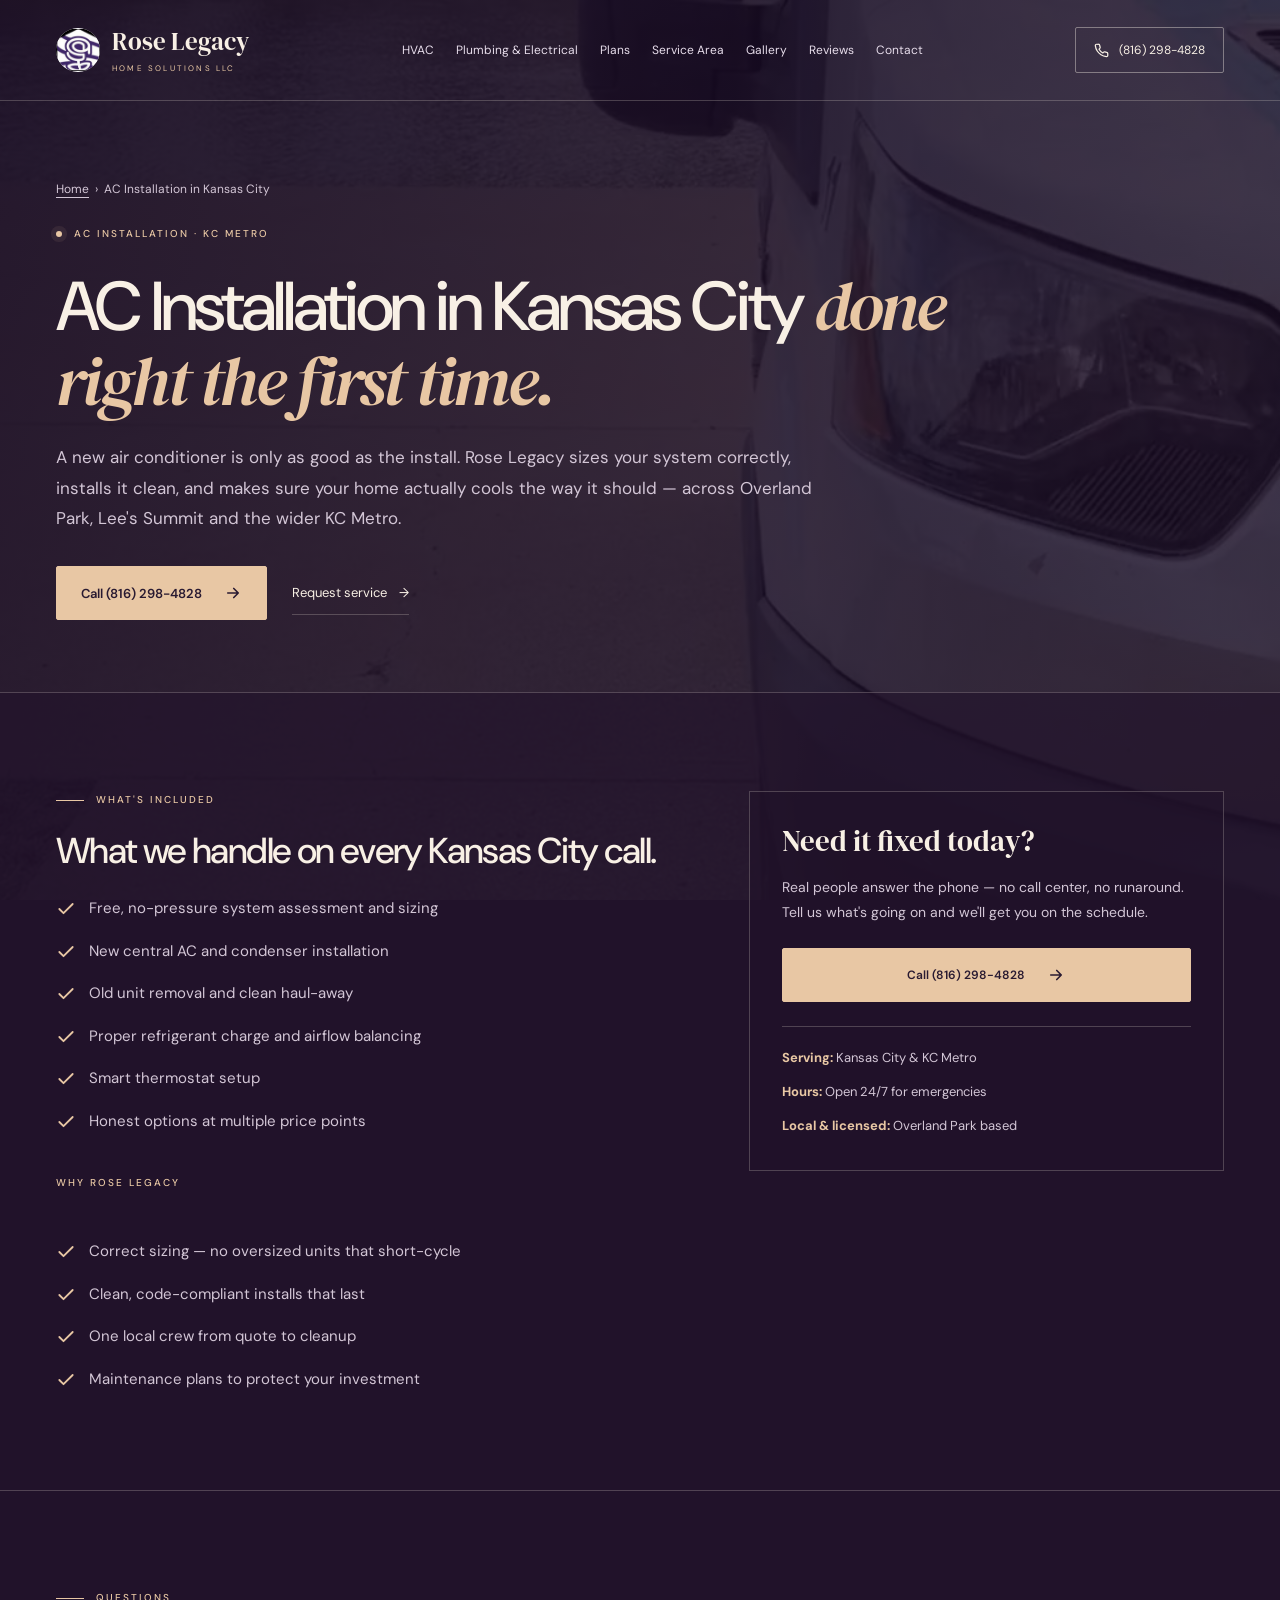
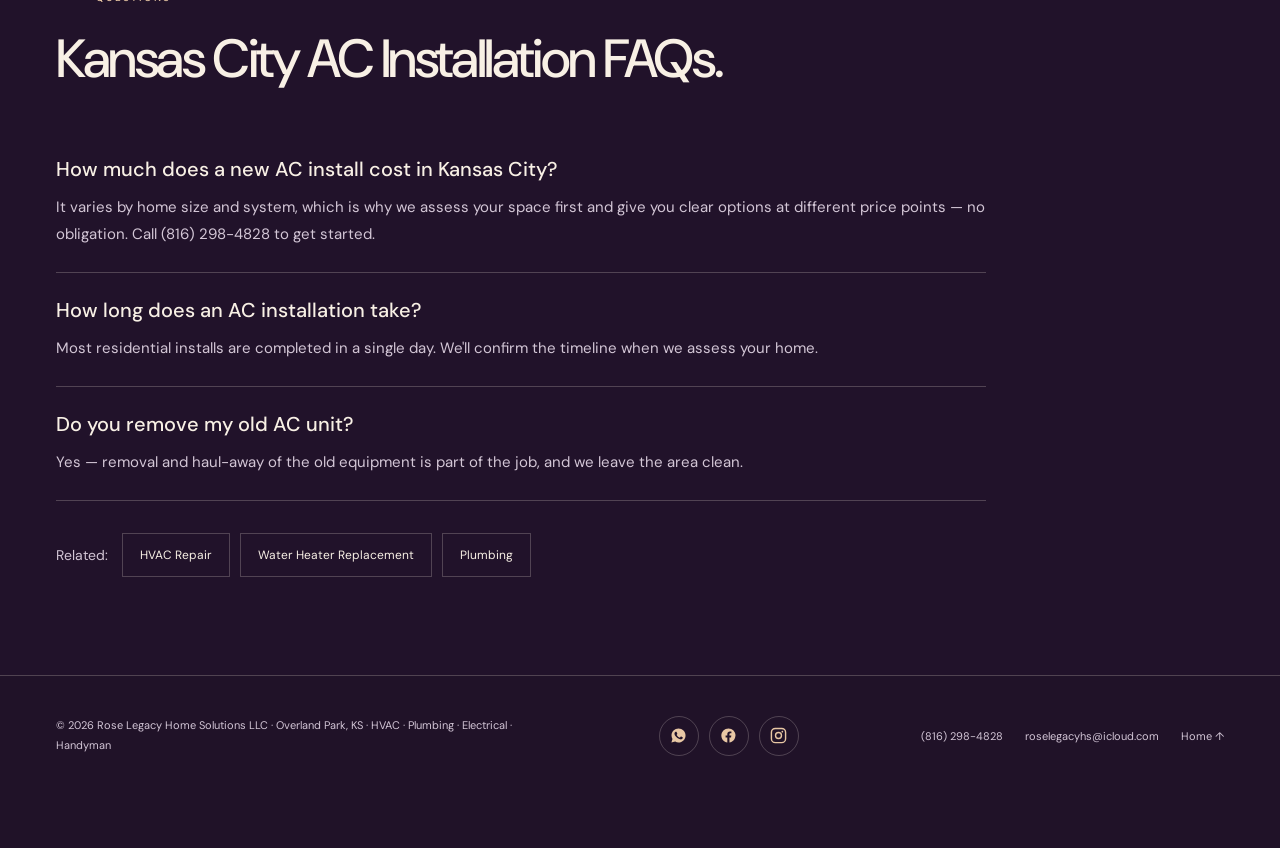
==== commit 4573178f: "Integrate cinematic design across Rose Legacy website" ====
--- a/ac-installation-kansas-city.html
+++ b/ac-installation-kansas-city.html
@@ -15,7 +15,7 @@
 <meta property="og:image" content="https://roselegacyhs.com/logo.png"/>
 <meta name="geo.region" content="US-MO"/>
 <meta name="geo.placename" content="Kansas City"/>
-<meta name="theme-color" content="#4a2080"/>
+<meta name="theme-color" content="#211329"/>
 <script type="application/ld+json">{"@context": "https://schema.org", "@type": "Service", "serviceType": "AC Installation Kansas City", "provider": {"@type": "HVACBusiness", "name": "Rose Legacy Home Solutions LLC", "telephone": "+1-816-298-4828", "url": "https://roselegacyhs.com/"}, "areaServed": {"@type": "City", "name": "Kansas City"}, "url": "https://roselegacyhs.com/ac-installation-kansas-city", "description": "New AC installation across the Kansas City Metro. Right-sized, properly installed air conditioning systems from a local crew. Call (816) 298-4828."}</script>
 <script type="application/ld+json">{"@context": "https://schema.org", "@type": "FAQPage", "mainEntity": [{"@type": "Question", "name": "How much does a new AC install cost in Kansas City?", "acceptedAnswer": {"@type": "Answer", "text": "It varies by home size and system, which is why we assess your space first and give you clear options at different price points \u2014 no obligation. Call (816) 298-4828 to get started."}}, {"@type": "Question", "name": "How long does an AC installation take?", "acceptedAnswer": {"@type": "Answer", "text": "Most residential installs are completed in a single day. We'll confirm the timeline when we assess your home."}}, {"@type": "Question", "name": "Do you remove my old AC unit?", "acceptedAnswer": {"@type": "Answer", "text": "Yes \u2014 removal and haul-away of the old equipment is part of the job, and we leave the area clean."}}]}</script>
 <script type="application/ld+json">{"@context": "https://schema.org", "@type": "BreadcrumbList", "itemListElement": [{"@type": "ListItem", "position": 1, "name": "Home", "item": "https://roselegacyhs.com/"}, {"@type": "ListItem", "position": 2, "name": "AC Installation in Kansas City", "item": "https://roselegacyhs.com/ac-installation-kansas-city"}]}</script>
@@ -25,8 +25,17 @@
 <link rel="preconnect" href="https://fonts.gstatic.com" crossorigin>
 <link href="https://fonts.googleapis.com/css2?family=DM+Serif+Display:ital@0;1&family=DM+Sans:wght@300;400;500;600;700&display=swap" rel="stylesheet">
 <link rel="stylesheet" href="/assets/styles.css"/>
+<noscript><style>.nav{flex-wrap:wrap}.nav-links{position:static;visibility:visible;opacity:1;transform:none;display:flex;width:100%;max-height:none}.menu-btn{display:none}</style></noscript>
 </head>
-<body>
+<body class="service-page">
+<a class="skip-link" href="#top">Skip to content</a>
+<div class="site-backdrop" aria-hidden="true">
+  <picture>
+    <source media="(max-aspect-ratio: 4/3)" srcset="/assets/media/roselegacy-mainvideo-poster-movil.jpg">
+    <img src="/assets/media/roselegacy-mainvideo-poster-desktop.jpg" alt="" width="1280" height="720" fetchpriority="high">
+  </picture>
+
+</div>
 
 <header id="site-header">
   <div class="nav">
@@ -38,11 +47,12 @@
       </span>
     </a>
     <nav class="nav-links" id="primary-nav" aria-label="Primary">
-      <a href="/#services">HVAC Services</a>
+      <a href="/#services">HVAC</a>
       <a href="/#beyond">Plumbing &amp; Electrical</a>
-      <a href="/#plans">Maintenance Plans</a>
+      <a href="/#plans">Plans</a>
       <a href="/#area">Service Area</a>
       <a href="/#gallery">Gallery</a>
+      <a href="/#reviews">Reviews</a>
       <a href="/#contact">Contact</a>
     </nav>
     <div class="nav-right">
@@ -51,8 +61,8 @@
         <a class="fb" href="https://www.facebook.com/profile.php?id=61576740384735" target="_blank" rel="noopener noreferrer" aria-label="Visit our Facebook page"><svg viewBox="0 0 24 24" fill="currentColor" aria-hidden="true"><path d="M22 12.06C22 6.5 17.52 2 11.94 2 6.36 2 1.88 6.5 1.88 12.06c0 5.02 3.66 9.18 8.45 9.94v-7.03H7.9v-2.91h2.43V9.94c0-2.4 1.43-3.73 3.62-3.73 1.05 0 2.15.19 2.15.19v2.36h-1.21c-1.2 0-1.57.74-1.57 1.5v1.8h2.67l-.43 2.91h-2.24v7.03c4.79-.76 8.45-4.92 8.45-9.94Z"/></svg></a>
         <a class="ig" href="https://www.instagram.com/roselegacyhvac" target="_blank" rel="noopener noreferrer" aria-label="Follow us on Instagram"><svg viewBox="0 0 24 24" fill="none" stroke="currentColor" stroke-width="2" stroke-linecap="round" stroke-linejoin="round" aria-hidden="true"><rect x="2" y="2" width="20" height="20" rx="5.5"/><circle cx="12" cy="12" r="4.2"/><circle cx="17.4" cy="6.6" r="1.2" fill="currentColor" stroke="none"/></svg></a>
       </div>
-      <a class="nav-call" href="tel:+18162984828"><svg viewBox="0 0 24 24" fill="none" stroke="currentColor" stroke-width="2" stroke-linecap="round" stroke-linejoin="round"><path d="M22 16.92v3a2 2 0 0 1-2.18 2 19.79 19.79 0 0 1-8.63-3.07 19.5 19.5 0 0 1-6-6A19.79 19.79 0 0 1 2.12 4.18 2 2 0 0 1 4.1 2h3a2 2 0 0 1 2 1.72c.13.96.36 1.9.7 2.81a2 2 0 0 1-.45 2.11L8.09 9.91a16 16 0 0 0 6 6l1.27-1.27a2 2 0 0 1 2.11-.45c.91.34 1.85.57 2.81.7A2 2 0 0 1 22 16.92Z"/></svg>(816) 298-4828</a>
-      <button class="menu-btn" id="menu-btn" aria-label="Toggle menu" aria-expanded="false" aria-controls="primary-nav">
+      <a class="nav-call" href="tel:+18162984828" aria-label="Call (816) 298-4828"><svg viewBox="0 0 24 24" fill="none" stroke="currentColor" stroke-width="2" stroke-linecap="round" stroke-linejoin="round"><path d="M22 16.92v3a2 2 0 0 1-2.18 2 19.79 19.79 0 0 1-8.63-3.07 19.5 19.5 0 0 1-6-6A19.79 19.79 0 0 1 2.12 4.18 2 2 0 0 1 4.1 2h3a2 2 0 0 1 2 1.72c.13.96.36 1.9.7 2.81a2 2 0 0 1-.45 2.11L8.09 9.91a16 16 0 0 0 6 6l1.27-1.27a2 2 0 0 1 2.11-.45c.91.34 1.85.57 2.81.7A2 2 0 0 1 22 16.92Z"/></svg>(816) 298-4828</a>
+      <button class="menu-btn" id="menu-btn" aria-label="Open menu" aria-expanded="false" aria-controls="primary-nav">
         <svg class="icon-open" viewBox="0 0 24 24" fill="none" stroke="currentColor" stroke-width="2.2" stroke-linecap="round"><line x1="3" y1="6" x2="21" y2="6"/><line x1="3" y1="12" x2="21" y2="12"/><line x1="3" y1="18" x2="21" y2="18"/></svg>
         <svg class="icon-close" viewBox="0 0 24 24" fill="none" stroke="currentColor" stroke-width="2.2" stroke-linecap="round"><line x1="6" y1="6" x2="18" y2="18"/><line x1="18" y1="6" x2="6" y2="18"/></svg>
       </button>
@@ -60,7 +70,7 @@
   </div>
 </header>
 
-<main id="top">
+<main id="top" tabindex="-1">
   <section class="sp-hero">
     <div class="wrap">
       <div class="breadcrumb"><a href="/">Home</a> &nbsp;›&nbsp; AC Installation in Kansas City</div>
@@ -154,26 +164,7 @@
   </div>
 </footer>
 
-<script>
-  document.getElementById('year').textContent = new Date().getFullYear();
-  const header = document.getElementById('site-header');
-  window.addEventListener('scroll', () => { header.classList.toggle('scrolled', window.scrollY > 12); }, { passive:true });
-  (function(){
-    const btn = document.getElementById('menu-btn');
-    const nav = document.getElementById('primary-nav');
-    if(!btn || !nav) return;
-    const setOpen = (o) => { header.classList.toggle('menu-open', o); btn.setAttribute('aria-expanded', o?'true':'false'); };
-    btn.addEventListener('click', () => setOpen(!header.classList.contains('menu-open')));
-    nav.querySelectorAll('a').forEach(a => a.addEventListener('click', () => setOpen(false)));
-    document.addEventListener('click', (e) => { if(header.classList.contains('menu-open') && !header.contains(e.target)) setOpen(false); });
-    document.addEventListener('keydown', (e) => { if(e.key === 'Escape') setOpen(false); });
-  })();
-  const revealEls = document.querySelectorAll('[data-reveal]');
-  if ('IntersectionObserver' in window) {
-    const io = new IntersectionObserver((entries) => { entries.forEach(e => { if (e.isIntersecting) { e.target.classList.add('in'); io.unobserve(e.target); } }); }, { threshold: 0.16, rootMargin: '0px 0px -60px 0px' });
-    revealEls.forEach(el => io.observe(el));
-  } else { revealEls.forEach(el => el.classList.add('in')); }
-</script>
+<script src="/assets/site.js" defer></script>
 
 </body>
 </html>
--- a/assets/styles.css
+++ b/assets/styles.css
@@ -1,496 +1,355 @@
-:root{
-    --purple:#4a2080;
-    --purple-deep:#341760;
-    --purple-soft:#efe9f8;
-    --ink:#2b2640;
-    --ink-soft:#6c6580;
-    --copper:#c1693f;
-    --copper-light:#e3a06f;
-    --cream:#faf8f4;
-    --line:#e3defa;
-    --shadow: 0 20px 60px rgba(52, 23, 96, .12);
-  }
-  *{ box-sizing:border-box; }
-  html{ scroll-behavior:smooth; }
-  body{
-    margin:0;
-    font-family:'DM Sans', sans-serif;
-    color:var(--ink);
-    background:var(--cream);
-    -webkit-font-smoothing:antialiased;
-    overflow-x:hidden;
-  }
-  h1,h2,h3,h4{ font-family:'DM Serif Display', serif; font-weight:400; margin:0; letter-spacing:-.01em; }
-  p{ margin:0; line-height:1.7; color:var(--ink-soft); }
-  a{ color:inherit; }
-  img,svg{ display:block; max-width:100%; }
-  ::selection{ background:var(--copper-light); color:var(--purple-deep); }
-
-  .wrap{ max-width:1180px; margin:0 auto; padding:0 28px; }
-
-  /* reveal-on-scroll */
-  [data-reveal]{ opacity:0; transform:translateY(28px); transition:opacity .8s cubic-bezier(.2,.7,.2,1), transform .8s cubic-bezier(.2,.7,.2,1); }
-  [data-reveal].in{ opacity:1; transform:translateY(0); }
-  [data-reveal="stagger"] > *{ opacity:0; transform:translateY(22px); transition:opacity .7s cubic-bezier(.2,.7,.2,1), transform .7s cubic-bezier(.2,.7,.2,1); }
-  [data-reveal="stagger"].in > *{ opacity:1; transform:translateY(0); }
-  [data-reveal="stagger"].in > *:nth-child(1){ transition-delay:.05s; }
-  [data-reveal="stagger"].in > *:nth-child(2){ transition-delay:.14s; }
-  [data-reveal="stagger"].in > *:nth-child(3){ transition-delay:.23s; }
-  [data-reveal="stagger"].in > *:nth-child(4){ transition-delay:.32s; }
-  [data-reveal="stagger"].in > *:nth-child(5){ transition-delay:.41s; }
-  [data-reveal="stagger"].in > *:nth-child(6){ transition-delay:.5s; }
-  @media (prefers-reduced-motion:reduce){
-    html{ scroll-behavior:auto; }
-    [data-reveal],[data-reveal="stagger"] > *{ opacity:1 !important; transform:none !important; transition:none !important; }
-  }
-
-  /* ===== Header ===== */
-  header{
-    position:sticky; top:0; z-index:50;
-    background:rgba(250,248,244,.78);
-    backdrop-filter:saturate(160%) blur(14px);
-    border-bottom:1px solid rgba(74,32,128,.08);
-    transition:box-shadow .3s ease;
-  }
-  header.scrolled{ box-shadow:0 10px 30px rgba(52,23,96,.08); }
-  .nav{ display:flex; align-items:center; justify-content:space-between; gap:24px; padding:24px 28px; max-width:1180px; margin:0 auto; }
-  .nav-right{ display:flex; align-items:center; gap:18px; }
-  .social-icons{ display:flex; align-items:center; gap:10px; }
-  .social-icons a{
-    width:40px; height:40px; border-radius:50%; display:flex; align-items:center; justify-content:center;
-    background:var(--purple-soft); color:var(--purple); text-decoration:none;
-    transition:transform .3s cubic-bezier(.2,.7,.2,1), background .3s ease, color .3s ease, box-shadow .3s ease;
-  }
-  .social-icons a svg{ width:18px; height:18px; }
-  .social-icons a:hover{ transform:translateY(-3px) rotate(-6deg); background:var(--copper); color:#fff; box-shadow:0 10px 22px rgba(193,105,63,.36); }
-  .social-icons a.wsp:hover{ background:#25D366; box-shadow:0 10px 22px rgba(37,211,102,.36); }
-  .social-icons a.fb:hover{ background:#1877F2; box-shadow:0 10px 22px rgba(24,119,242,.36); }
-  .social-icons a.ig:hover{ background:linear-gradient(135deg,#f58529,#dd2a7b,#8134af,#515bd4); box-shadow:0 10px 22px rgba(221,42,123,.36); }
-  @media (max-width:760px){ .social-icons{ display:none; } }
-  .brand{ display:flex; align-items:center; gap:12px; text-decoration:none; }
-  .brand-mark{ width:52px; height:52px; flex:none; border-radius:50%; object-fit:cover; box-shadow:0 4px 14px rgba(52,23,96,.22); transition:transform .35s cubic-bezier(.2,.7,.2,1); }
-  .brand:hover .brand-mark{ transform:rotate(-6deg) scale(1.06); }
-  .brand-name{ font-family:'DM Serif Display', serif; font-size:19px; color:var(--purple-deep); line-height:1.1; }
-  .brand-sub{ font-size:11px; letter-spacing:.14em; text-transform:uppercase; color:var(--copper); font-weight:600; }
-  .nav-links{ display:flex; align-items:center; gap:30px; }
-  .nav-links a{ font-size:14.5px; text-decoration:none; color:var(--ink); position:relative; padding:4px 0; }
-  .nav-links a::after{ content:''; position:absolute; left:0; right:100%; bottom:-2px; height:2px; background:var(--copper); transition:right .35s cubic-bezier(.2,.7,.2,1); }
-  .nav-links a:hover::after{ right:0; }
-  .nav-call{
-    display:inline-flex; align-items:center; gap:9px;
-    background:var(--purple); color:#fff; text-decoration:none;
-    padding:11px 20px; border-radius:999px; font-weight:600; font-size:14px;
-    box-shadow:0 8px 20px rgba(74,32,128,.28);
-    transition:transform .25s cubic-bezier(.2,.7,.2,1), box-shadow .25s ease, background .25s ease;
-    white-space:nowrap;
-  }
-  .nav-call:hover{ transform:translateY(-2px); box-shadow:0 12px 28px rgba(74,32,128,.36); background:var(--purple-deep); }
-  .nav-call svg{ width:16px; height:16px; }
-  .menu-btn{
-    display:none; width:44px; height:44px; flex:none; border:none; cursor:pointer;
-    border-radius:12px; background:var(--purple-soft); color:var(--purple);
-    align-items:center; justify-content:center; padding:0;
-    transition:background .25s ease, color .25s ease;
-  }
-  .menu-btn:hover{ background:var(--purple); color:#fff; }
-  .menu-btn svg{ width:22px; height:22px; }
-  .menu-btn .icon-close{ display:none; }
-  header.menu-open .menu-btn .icon-open{ display:none; }
-  header.menu-open .menu-btn .icon-close{ display:block; }
-
-  /* ===== Hero (asymmetric, no center-two-CTA cliché) ===== */
-  .hero{ position:relative; padding:84px 0 60px; overflow:hidden; }
-  .hero-grid{ display:grid; grid-template-columns:1.15fr .85fr; gap:56px; align-items:center; }
-  .eyebrow{
-    display:inline-flex; align-items:center; gap:9px;
-    font-size:12.5px; letter-spacing:.16em; text-transform:uppercase; font-weight:600;
-    color:var(--purple); background:var(--purple-soft); border-radius:999px;
-    padding:8px 16px; margin-bottom:26px;
-  }
-  .eyebrow .dot{ width:6px; height:6px; border-radius:50%; background:var(--copper); animation:pulse 2.4s infinite ease-in-out; }
-  @keyframes pulse{ 0%,100%{ transform:scale(1); opacity:1;} 50%{ transform:scale(1.7); opacity:.4; } }
-  .hero h1{
-    font-size:clamp(38px, 5.4vw, 64px); line-height:1.07; color:var(--purple-deep);
-    letter-spacing:-.02em; font-family:'DM Serif Display', serif; font-weight:400;
-  }
-  .hero h1 em{ font-style:italic; color:var(--copper); }
-  .hero h1 .hero-kicker{
-    display:block; font-family:'DM Sans', sans-serif; font-weight:700;
-    font-size:clamp(15px, 1.8vw, 19px); letter-spacing:.01em; line-height:1.3;
-    color:var(--copper); margin-bottom:16px;
-  }
-  .hero p.lede{ margin-top:24px; font-size:18px; max-width:50ch; }
-  .hero-actions{ margin-top:36px; display:flex; align-items:center; gap:28px; flex-wrap:wrap; }
-  .btn-primary{
-    display:inline-flex; align-items:center; gap:11px;
-    background:var(--purple); color:#fff; text-decoration:none;
-    padding:16px 30px; border-radius:14px; font-weight:600; font-size:16px;
-    box-shadow:0 14px 34px rgba(74,32,128,.3);
-    transition:transform .28s cubic-bezier(.2,.7,.2,1), box-shadow .28s ease, background .28s ease;
-  }
-  .btn-primary:hover{ transform:translateY(-3px); box-shadow:0 18px 42px rgba(74,32,128,.38); background:var(--purple-deep); }
-  .btn-primary svg{ width:18px; height:18px; transition:transform .3s ease; }
-  .btn-primary:hover svg{ transform:translateX(3px); }
-  .text-link{
-    display:inline-flex; align-items:center; gap:8px; text-decoration:none; font-weight:600; font-size:15px; color:var(--purple-deep);
-    border-bottom:2px solid var(--line); padding-bottom:3px; transition:border-color .25s ease, color .25s ease, gap .25s ease;
-  }
-  .text-link:hover{ border-color:var(--copper); color:var(--copper); gap:12px; }
-  .hero-strip{ margin-top:44px; display:flex; flex-wrap:wrap; gap:14px 30px; }
-  .hero-strip span{
-    font-size:13px; color:var(--ink-soft); display:flex; align-items:center; gap:8px; font-weight:500;
-  }
-  .hero-strip svg{ width:16px; height:16px; color:var(--copper); }
-
-  /* hero visual: animated dial / comfort gauge, hand-built SVG, not stock */
-  .hero-visual{ position:relative; display:flex; align-items:center; justify-content:center; }
-  .gauge-wrap{ position:relative; width:340px; max-width:100%; aspect-ratio:1; }
-  .gauge-ring{ animation:spin 38s linear infinite; transform-origin:center; }
-  .gauge-ring.alt{ animation-direction:reverse; animation-duration:52s; }
-  @keyframes spin{ to{ transform:rotate(360deg); } }
-  .gauge-needle{ animation:sway 5s ease-in-out infinite; transform-origin:170px 170px; }
-  @keyframes sway{ 0%,100%{ transform:rotate(-22deg);} 50%{ transform:rotate(18deg);} }
-  .gauge-spark{ animation:flicker 3.6s ease-in-out infinite; }
-  @keyframes flicker{ 0%,100%{ opacity:.55; transform:scale(1);} 50%{ opacity:1; transform:scale(1.12);} }
-  .gauge-temp{ font-family:'DM Serif Display',serif; font-size:40px; fill:var(--purple-deep); }
-  .gauge-label{ font-family:'DM Sans',sans-serif; font-size:11px; letter-spacing:.16em; fill:var(--ink-soft); }
-  .float-card{
-    position:absolute; background:#fff; border-radius:16px; box-shadow:var(--shadow);
-    padding:14px 18px; display:flex; align-items:center; gap:12px; font-size:13px; font-weight:600;
-    animation:float 6s ease-in-out infinite;
-  }
-  .float-card svg{ width:22px; height:22px; color:var(--copper); }
-  .float-card.fc1{ top:6%; left:-6%; animation-delay:0s; }
-  .float-card.fc2{ bottom:8%; right:-10%; animation-delay:1.4s; }
-  @keyframes float{ 0%,100%{ transform:translateY(0);} 50%{ transform:translateY(-14px);} }
-  @media (max-width: 980px){
-    .hero-grid{ grid-template-columns:1fr; }
-    .hero-visual{ order:-1; margin-bottom:14px; }
-    .float-card{ display:none; }
-  }
-
-  /* ===== Section shell ===== */
-  section{ padding:96px 0; position:relative; }
-  .section-head{ max-width:640px; margin-bottom:56px; }
-  .kicker{ font-size:12.5px; letter-spacing:.18em; text-transform:uppercase; font-weight:700; color:var(--copper); margin-bottom:14px; display:block; }
-  .section-head h2{ font-size:clamp(28px,3.6vw,42px); color:var(--purple-deep); line-height:1.16; }
-  .section-head p{ margin-top:16px; font-size:16.5px; }
-
-  /* ===== HVAC focus services ===== */
-  .hvac-band{ background:linear-gradient(180deg, #fff 0%, var(--purple-soft) 100%); border-radius:32px; }
-  .hvac-grid{ display:grid; grid-template-columns:repeat(4,1fr); gap:20px; }
-  .hvac-card{
-    background:#fff; border-radius:20px; padding:30px 26px; border:1px solid var(--line);
-    transition:transform .35s cubic-bezier(.2,.7,.2,1), box-shadow .35s ease, border-color .35s ease;
-    position:relative; overflow:hidden;
-  }
-  .hvac-card::before{
-    content:''; position:absolute; inset:0; opacity:0; background:linear-gradient(135deg, rgba(74,32,128,.06), rgba(193,105,63,.08));
-    transition:opacity .35s ease;
-  }
-  .hvac-card:hover{ transform:translateY(-8px); box-shadow:var(--shadow); border-color:transparent; }
-  .hvac-card:hover::before{ opacity:1; }
-  .hvac-card .icon{
-    width:52px; height:52px; border-radius:14px; background:var(--purple); color:#fff;
-    display:flex; align-items:center; justify-content:center; margin-bottom:20px;
-    transition:transform .4s cubic-bezier(.2,.7,.2,1), background .4s ease;
-    position:relative; z-index:1;
-  }
-  .hvac-card:hover .icon{ transform:rotate(-8deg) scale(1.08); background:var(--copper); }
-  .hvac-card .icon svg{ width:26px; height:26px; }
-  .hvac-card h3{ font-size:20px; color:var(--purple-deep); margin-bottom:10px; position:relative; z-index:1; }
-  .hvac-card p{ font-size:14.5px; position:relative; z-index:1; }
-  @media (max-width:980px){ .hvac-grid{ grid-template-columns:repeat(2,1fr); } }
-  @media (max-width:620px){ .hvac-grid{ grid-template-columns:1fr; } }
-
-  /* ===== Beyond HVAC ===== */
-  .beyond-grid{ display:grid; grid-template-columns:repeat(3,1fr); gap:18px; }
-  .beyond-card{
-    display:flex; gap:18px; align-items:flex-start; padding:26px; border-radius:18px;
-    background:#fff; border:1px solid var(--line); transition:border-color .3s ease, transform .3s ease;
-  }
-  .beyond-card:hover{ border-color:var(--purple); transform:translateX(4px); }
-  .beyond-card .icon{
-    flex:none; width:44px; height:44px; border-radius:12px; background:var(--purple-soft); color:var(--purple);
-    display:flex; align-items:center; justify-content:center;
-  }
-  .beyond-card .icon svg{ width:22px; height:22px; }
-  .beyond-card h4{ font-size:17px; color:var(--purple-deep); margin-bottom:6px; }
-  .beyond-card p{ font-size:14px; }
-  @media (max-width:900px){ .beyond-grid{ grid-template-columns:1fr 1fr; } }
-  @media (max-width:620px){ .beyond-grid{ grid-template-columns:1fr; } }
-
-  /* ===== Service area ===== */
-  .area-section{ background:var(--purple-deep); color:#fff; border-radius:32px; overflow:hidden; position:relative; }
-  .area-section::before{
-    content:''; position:absolute; inset:0;
-    background:
-      radial-gradient(520px 320px at 14% 20%, rgba(193,105,63,.28), transparent 60%),
-      radial-gradient(420px 420px at 88% 78%, rgba(255,255,255,.08), transparent 65%);
-    pointer-events:none;
-  }
-  .area-inner{ position:relative; padding:72px 56px; display:grid; grid-template-columns:1fr 1fr; gap:50px; align-items:center; }
-  .area-inner .kicker{ color:var(--copper-light); }
-  .area-inner h2{ color:#fff; font-size:clamp(26px,3.4vw,38px); }
-  .area-inner p{ color:rgba(255,255,255,.78); margin-top:14px; font-size:16px; }
-  .city-list{ display:flex; flex-wrap:wrap; gap:12px; margin-top:28px; }
-  .city-pill{
-    border:1px solid rgba(255,255,255,.28); border-radius:999px; padding:10px 20px; font-size:14px; font-weight:600;
-    display:flex; align-items:center; gap:9px; transition:background .3s ease, border-color .3s ease, transform .3s ease;
-  }
-  .city-pill:hover{ background:rgba(255,255,255,.12); border-color:rgba(255,255,255,.5); transform:translateY(-2px); }
-  .city-pill svg{ width:14px; height:14px; color:var(--copper-light); }
-  .radar{ position:relative; width:100%; aspect-ratio:1; max-width:340px; margin:0 auto; }
-  .radar-ring{ stroke:rgba(255,255,255,.18); fill:none; }
-  .radar-sweep{ animation:sweep 4.5s linear infinite; transform-origin:170px 170px; }
-  @keyframes sweep{ to{ transform:rotate(360deg); } }
-  .radar-pin{ animation:ping 2.6s ease-in-out infinite; }
-  .radar-pin.p2{ animation-delay:.6s; }
-  .radar-pin.p3{ animation-delay:1.3s; }
-  @keyframes ping{ 0%,100%{ opacity:.55; r:5;} 50%{ opacity:1; r:8;} }
-  @media (max-width:880px){ .area-inner{ grid-template-columns:1fr; padding:52px 28px; } }
-
-  /* ===== Maintenance plans ===== */
-  .plans-grid{ display:grid; grid-template-columns:repeat(3,1fr); gap:22px; }
-  .plan-card{
-    border-radius:22px; padding:34px 30px; border:1px solid var(--line); background:#fff;
-    transition:transform .35s cubic-bezier(.2,.7,.2,1), box-shadow .35s ease;
-    display:flex; flex-direction:column; gap:18px;
-  }
-  .plan-card:hover{ transform:translateY(-6px); box-shadow:var(--shadow); }
-  .plan-card.featured{ background:var(--purple); color:#fff; border-color:var(--purple); position:relative; }
-  .plan-card.featured h3, .plan-card.featured .plan-tag{ color:#fff; }
-  .plan-card.featured p{ color:rgba(255,255,255,.8); }
-  .plan-card.featured li{ color:rgba(255,255,255,.92); }
-  .plan-card.featured li svg{ color:var(--copper-light); }
-  .plan-tag{ font-size:12px; letter-spacing:.14em; text-transform:uppercase; font-weight:700; color:var(--copper); }
-  .plan-card h3{ font-size:23px; color:var(--purple-deep); }
-  .plan-card ul{ list-style:none; margin:0; padding:0; display:flex; flex-direction:column; gap:11px; }
-  .plan-card li{ display:flex; gap:10px; align-items:flex-start; font-size:14.5px; color:var(--ink-soft); }
-  .plan-card li svg{ flex:none; width:18px; height:18px; color:var(--purple); margin-top:2px; }
-  @media (max-width:980px){ .plans-grid{ grid-template-columns:1fr; } }
-
-  /* ===== Gallery ===== */
-  .gallery-grid{
-    display:grid;
-    grid-template-columns:1.4fr 1fr 1fr 1.1fr;
-    grid-template-rows:280px 280px 240px;
-    gap:12px;
-  }
-  /* Explicit placement for editorial layout */
-  .gi-1{ grid-column:1; grid-row:1/3; }   /* van at property — tall left */
-  .gi-2{ grid-column:2; grid-row:1; }     /* Goodman AC */
-  .gi-3{ grid-column:3; grid-row:1; }     /* AC brick house */
-  .gi-4{ grid-column:4; grid-row:1/3; }   /* van front — tall right */
-  .gi-5{ grid-column:2/4; grid-row:2; }   /* water heater — wide center */
-  .gi-6{ grid-column:1; grid-row:3; }     /* AC service */
-  .gi-7{ grid-column:2/4; grid-row:3; }   /* mechanical room — wide */
-  .gi-8{ grid-column:4; grid-row:3; }     /* fan motor */
-
-  .gallery-item{
-    position:relative; overflow:hidden; border-radius:16px; cursor:pointer;
-    background:var(--ink);
-  }
-  .gallery-item img{
-    width:100%; height:100%; object-fit:cover; display:block;
-    transition:transform .7s cubic-bezier(.2,.7,.2,1), filter .7s ease;
-    filter:brightness(.92);
-  }
-  .gallery-item:hover img{ transform:scale(1.07); filter:brightness(.55); }
-
-  /* Persistent bottom gradient + tag always visible */
-  .gallery-item::after{
-    content:''; position:absolute; inset:0;
-    background:linear-gradient(0deg, rgba(20,8,50,.75) 0%, rgba(20,8,50,.1) 38%, transparent 58%);
-    pointer-events:none;
-  }
-
-  /* Text panel — always at bottom, label always visible, description slides up on hover */
-  .g-panel{
-    position:absolute; bottom:0; left:0; right:0; z-index:2;
-    padding:16px 18px 18px;
-    display:flex; flex-direction:column; gap:4px;
-  }
-  .g-tag{
-    font-size:10.5px; letter-spacing:.18em; text-transform:uppercase; font-weight:700;
-    color:var(--copper-light);
-    display:inline-flex; align-items:center; gap:6px;
-  }
-  .g-tag::before{
-    content:''; width:18px; height:2px; background:var(--copper-light);
-    display:inline-block; border-radius:2px;
-  }
-  .g-label{
-    font-family:'DM Serif Display', serif; font-size:15px; color:#fff; line-height:1.25;
-    transform:translateY(8px); opacity:0;
-    transition:transform .45s cubic-bezier(.2,.7,.2,1), opacity .45s ease;
-  }
-  .gallery-item:hover .g-label{ transform:translateY(0); opacity:1; }
-
-  /* Zoom icon top-right — appears on hover */
-  .g-zoom{
-    position:absolute; top:14px; right:14px; z-index:2;
-    width:34px; height:34px; border-radius:50%;
-    background:rgba(255,255,255,.15); backdrop-filter:blur(6px);
-    display:flex; align-items:center; justify-content:center; color:#fff;
-    opacity:0; transform:scale(.7) rotate(-15deg);
-    transition:opacity .4s ease, transform .4s cubic-bezier(.2,.7,.2,1), background .3s ease;
-  }
-  .gallery-item:hover .g-zoom{ opacity:1; transform:scale(1) rotate(0deg); }
-  .gallery-item:hover .g-zoom:hover{ background:rgba(255,255,255,.3); transform:scale(1.12); }
-  .g-zoom svg{ width:15px; height:15px; }
-
-  /* Lightbox */
-  .lightbox{
-    display:none; position:fixed; inset:0; z-index:200;
-    background:rgba(16,6,36,.94); backdrop-filter:blur(10px);
-    align-items:center; justify-content:center; padding:24px;
-  }
-  .lightbox.open{ display:flex; }
-  .lightbox-inner{ position:relative; max-width:1060px; width:100%; }
-  .lightbox-inner img{ width:100%; border-radius:14px; max-height:86vh; object-fit:contain; box-shadow:0 30px 80px rgba(0,0,0,.5); }
-  .lightbox-caption{
-    color:rgba(255,255,255,.7); font-size:13.5px; text-align:center; margin-top:16px;
-    letter-spacing:.04em;
-  }
-  .lightbox-caption strong{ color:var(--copper-light); font-weight:600; }
-  .lightbox-close{
-    position:absolute; top:-16px; right:-16px; width:44px; height:44px;
-    border-radius:50%; background:#fff; border:none; cursor:pointer; font-size:18px;
-    display:flex; align-items:center; justify-content:center; color:var(--purple-deep);
-    box-shadow:0 8px 24px rgba(0,0,0,.35); transition:transform .3s cubic-bezier(.2,.7,.2,1);
-    font-weight:700;
-  }
-  .lightbox-close:hover{ transform:rotate(90deg) scale(1.12); }
-  .lb-nav{
-    position:absolute; top:50%; transform:translateY(-50%);
-    width:46px; height:46px; border-radius:50%; background:rgba(255,255,255,.12);
-    border:1px solid rgba(255,255,255,.2); cursor:pointer; color:#fff;
-    display:flex; align-items:center; justify-content:center;
-    backdrop-filter:blur(6px); transition:background .25s ease, transform .25s ease;
-  }
-  .lb-nav:hover{ background:rgba(255,255,255,.24); transform:translateY(-50%) scale(1.1); }
-  .lb-nav.prev{ left:-62px; }
-  .lb-nav.next{ right:-62px; }
-  .lb-nav svg{ width:20px; height:20px; }
-
-  @media (max-width:1000px){
-    .gallery-grid{
-      grid-template-columns:1fr 1fr;
-      grid-template-rows:auto;
-    }
-    .gi-1,.gi-2,.gi-3,.gi-4,.gi-5,.gi-6,.gi-7,.gi-8{
-      grid-column:auto; grid-row:auto;
-    }
-    .gi-5,.gi-7{ grid-column:span 2; }
-    .gallery-item img{ aspect-ratio:4/3; height:auto; }
-    .lb-nav.prev{ left:6px; }
-    .lb-nav.next{ right:6px; }
-  }
-  @media (max-width:580px){
-    .gallery-grid{ grid-template-columns:1fr; }
-    .gi-5,.gi-7{ grid-column:span 1; }
-    .g-label{ opacity:1; transform:translateY(0); }
-  }
-
-  /* ===== Reviews ===== */
-  .reviews-wrap{ position:relative; }
-  .reviews-track{ display:grid; grid-template-columns:repeat(3,1fr); gap:22px; }
-  .review-card{
-    background:#fff; border-radius:20px; padding:30px 28px; border:1px solid var(--line);
-    display:flex; flex-direction:column; gap:18px; position:relative;
-    transition:transform .35s ease, box-shadow .35s ease;
-  }
-  .review-card:hover{ transform:translateY(-5px); box-shadow:var(--shadow); }
-  .review-card .quote-mark{ font-family:'DM Serif Display',serif; font-size:54px; color:var(--purple-soft); line-height:.6; }
-  .review-card .stars{ display:flex; gap:3px; }
-  .review-card .stars svg{ width:16px; height:16px; color:var(--copper); }
-  .review-card blockquote{ margin:0; font-size:15.5px; line-height:1.65; color:var(--ink); font-style:italic; }
-  .review-card .who{ font-size:13px; font-weight:700; color:var(--purple-deep); }
-  .review-card .who span{ display:block; font-weight:500; color:var(--ink-soft); font-size:12px; margin-top:2px; }
-  @media (max-width:980px){ .reviews-track{ grid-template-columns:1fr; } }
-
-  /* ===== Contact / CTA ===== */
-  .contact-band{ background:linear-gradient(160deg, var(--purple) 0%, var(--purple-deep) 100%); border-radius:32px; color:#fff; position:relative; overflow:hidden; }
-  .contact-band::after{
-    content:''; position:absolute; right:-120px; top:-120px; width:340px; height:340px; border-radius:50%;
-    background:radial-gradient(circle, rgba(193,105,63,.35), transparent 70%);
-  }
-  .contact-inner{ position:relative; padding:72px 56px; display:grid; grid-template-columns:1.1fr .9fr; gap:54px; }
-  .contact-inner h2{ color:#fff; font-size:clamp(28px,3.6vw,42px); }
-  .contact-inner > div > p{ color:rgba(255,255,255,.8); margin-top:16px; font-size:16px; max-width:46ch; }
-  .contact-cta{ margin-top:30px; }
-  .contact-cta .btn-primary{ background:#fff; color:var(--purple-deep); box-shadow:0 14px 34px rgba(0,0,0,.2); }
-  .contact-cta .btn-primary:hover{ background:var(--copper-light); color:var(--purple-deep); }
-  .info-card{ background:rgba(255,255,255,.08); border:1px solid rgba(255,255,255,.18); border-radius:20px; padding:32px; backdrop-filter:blur(6px); }
-  .info-row{ display:flex; gap:16px; padding:14px 0; border-bottom:1px solid rgba(255,255,255,.14); }
-  .info-row:last-child{ border-bottom:none; padding-bottom:0; }
-  .info-row:first-child{ padding-top:0; }
-  .info-row .icon{ flex:none; width:40px; height:40px; border-radius:11px; background:rgba(255,255,255,.14); display:flex; align-items:center; justify-content:center; }
-  .info-row .icon svg{ width:19px; height:19px; color:var(--copper-light); }
-  .info-row .label{ font-size:11px; letter-spacing:.14em; text-transform:uppercase; color:rgba(255,255,255,.6); margin-bottom:4px; }
-  .info-row .value{ font-size:15.5px; font-weight:600; }
-  .info-row a{ text-decoration:none; transition:color .25s ease; }
-  .info-row a:hover{ color:var(--copper-light); }
-  @media (max-width:900px){ .contact-inner{ grid-template-columns:1fr; padding:52px 28px; } }
-
-  /* ===== Footer ===== */
-  footer{ padding:50px 0 36px; }
-  .footer-inner{ display:flex; justify-content:space-between; align-items:center; flex-wrap:wrap; gap:18px; border-top:1px solid var(--line); padding-top:30px; }
-  .footer-inner p{ font-size:13px; color:var(--ink-soft); }
-  .footer-links{ display:flex; gap:22px; }
-  .footer-links a{ font-size:13px; text-decoration:none; color:var(--ink-soft); transition:color .25s ease; }
-  .footer-links a:hover{ color:var(--purple); }
-
-  @media (max-width:1024px){
-    .menu-btn{ display:flex; }
-    .nav-links{
-      position:absolute; top:100%; left:0; right:0;
-      flex-direction:column; align-items:stretch; gap:0;
-      background:rgba(250,248,244,.98); backdrop-filter:saturate(160%) blur(14px);
-      border-bottom:1px solid rgba(74,32,128,.10);
-      box-shadow:0 18px 40px rgba(52,23,96,.12);
-      padding:8px 0; opacity:0; visibility:hidden; transform:translateY(-8px);
-      transition:opacity .25s ease, transform .25s ease, visibility .25s ease;
-    }
-    .nav-links a{ padding:14px 28px; font-size:16px; border-bottom:1px solid rgba(74,32,128,.06); }
-    .nav-links a::after{ display:none; }
-    header.menu-open .nav-links{ opacity:1; visibility:visible; transform:translateY(0); }
-  }
-  @media (max-width:760px){
-    .hvac-band{ border-radius:22px; }
-    .area-section, .contact-band{ border-radius:22px; }
-    .area-inner, .contact-inner{ padding:42px 22px; }
-    section{ padding:64px 0; }
-  }
-
-/* ===== Service landing pages ===== */
-.sp-hero{ padding:72px 0 24px; }
-.sp-hero .eyebrow{ margin-bottom:22px; }
-.sp-hero h1{ font-family:'DM Serif Display', serif; font-weight:400; font-size:clamp(34px,5vw,58px); line-height:1.08; color:var(--purple-deep); letter-spacing:-.02em; max-width:18ch; }
-.sp-hero h1 em{ font-style:italic; color:var(--copper); }
-.sp-hero .lede{ margin-top:22px; font-size:18px; max-width:60ch; color:var(--ink-soft); }
-.sp-hero .hero-actions{ margin-top:32px; }
-.breadcrumb{ font-size:13px; color:var(--ink-soft); margin-bottom:18px; }
-.breadcrumb a{ color:var(--purple); text-decoration:none; }
-.breadcrumb a:hover{ text-decoration:underline; }
-.sp-grid{ display:grid; grid-template-columns:1.3fr 1fr; gap:48px; align-items:start; }
-@media (max-width:900px){ .sp-grid{ grid-template-columns:1fr; gap:32px; } }
-.feature-list{ list-style:none; padding:0; margin:18px 0 0; display:grid; gap:14px; }
-.feature-list li{ display:flex; gap:12px; align-items:flex-start; font-size:16px; line-height:1.5; color:var(--ink); }
-.feature-list svg{ width:22px; height:22px; flex:none; color:var(--copper); margin-top:1px; }
-.sp-aside{ background:var(--purple-soft); border-radius:22px; padding:34px 30px; position:sticky; top:108px; }
-.sp-aside h3{ font-family:'DM Serif Display',serif; font-size:23px; color:var(--purple-deep); margin:0 0 6px; }
-.sp-aside p{ font-size:15px; color:var(--ink-soft); margin:0 0 18px; }
-.sp-aside .btn-primary{ width:100%; justify-content:center; }
-.sp-aside .aside-meta{ margin-top:20px; padding-top:18px; border-top:1px solid rgba(74,32,128,.12); font-size:14px; color:var(--ink); display:grid; gap:9px; }
-.sp-aside .aside-meta strong{ color:var(--purple-deep); }
-.faq-item{ border-bottom:1px solid rgba(74,32,128,.10); padding:22px 0; }
-.faq-item h3{ font-size:18px; color:var(--purple-deep); margin:0 0 8px; }
-.faq-item p{ margin:0; color:var(--ink-soft); line-height:1.65; font-size:15.5px; }
-.related-services{ display:flex; flex-wrap:wrap; gap:12px; margin-top:18px; }
-.related-services a{ font-size:14px; text-decoration:none; color:var(--purple); background:var(--purple-soft); padding:9px 16px; border-radius:999px; transition:background .2s,color .2s; }
-.related-services a:hover{ background:var(--purple); color:#fff; }
-
-.card-link{ display:inline-block; margin-top:14px; font-size:14px; font-weight:600; color:var(--purple); text-decoration:none; transition:color .2s, transform .2s; }
-.card-link:hover{ color:var(--copper); transform:translateX(3px); }
+/* Rose Legacy: shared cinematic design for the homepage and service pages. */
+:root {
+  color-scheme: dark;
+  --background: #211329;
+  --surface: rgba(34, 19, 43, .65);
+  --cream: #f8f0e5;
+  --sand: #e8c7a4;
+  --ink: #f8f0e5;
+  --ink-soft: #d3c6d6;
+  --purple: #d8c0ec;
+  --purple-deep: #f8f0e5;
+  --copper: #e8c7a4;
+  --copper-light: #e8c7a4;
+  --line: rgba(248, 240, 229, .22);
+}
+* { box-sizing: border-box; }
+html { scroll-behavior: smooth; scroll-padding-top: 124px; background: var(--background); }
+body { margin: 0; font-family: 'DM Sans', Arial, sans-serif; color: var(--cream); -webkit-font-smoothing: antialiased; }
+h1, h2, h3, h4, p { margin: 0; }
+h1, h2, h3, h4 { font-weight: 500; }
+p { line-height: 1.8; color: var(--ink-soft); }
+a { color: inherit; }
+button { font: inherit; color: inherit; cursor: pointer; }
+a, button { -webkit-tap-highlight-color: transparent; }
+a:focus-visible, button:focus-visible, summary:focus-visible { outline: 2px solid var(--sand); outline-offset: 5px; }
+img, svg { max-width: 100%; display: block; }
+[hidden] { display: none !important; }
+::selection { background: var(--sand); color: var(--background); }
+.wrap, .nav { width: min(100% - 112px, 1328px); margin-inline: auto; }
+.skip-link { position: fixed; top: -80px; left: 20px; z-index: 300; padding: 14px 20px; background: var(--cream); color: var(--background); }
+.skip-link:focus { top: 12px; }
+
+/* The moving image fills the page, with a responsive still underneath it. */
+.site-backdrop { position: fixed; inset: 0; z-index: -1; pointer-events: none; background: var(--background); }
+.site-backdrop picture, .site-backdrop img, .site-backdrop video { position: absolute; inset: 0; width: 100%; height: 100%; object-fit: cover; }
+.site-backdrop video { opacity: 0; transition: opacity .6s ease; }
+.site-backdrop video.ready { opacity: 1; }
+.site-backdrop::after { content: ''; position: absolute; inset: 0; background: linear-gradient(90deg, rgba(24,11,34,.9), rgba(24,11,34,.55) 52%, rgba(24,11,34,.28)), linear-gradient(180deg, rgba(24,11,34,.22), transparent 45%, rgba(24,11,34,.6)); }
+.service-page .site-backdrop::after { background: linear-gradient(110deg, rgba(24,11,34,.94), rgba(24,11,34,.78)); }
+.video-control { position: fixed; bottom: 20px; right: 22px; z-index: 60; min-height: 44px; padding: 0 16px; display: inline-flex; align-items: center; gap: 9px; font-size: 11px; border: 1px solid #f8f0e555; border-radius: 40px; background: #211329dd; backdrop-filter: blur(10px); }
+.video-control:hover { background: #412b50; }
+
+/* Original logo and all existing destinations remain in the navigation. */
+header { position: sticky; top: 0; z-index: 50; border-bottom: 1px solid var(--line); transition: background .25s; }
+header.scrolled, header.menu-open { background: #211329f0; backdrop-filter: blur(14px); }
+.nav { min-height: 100px; display: flex; align-items: center; justify-content: space-between; gap: 28px; }
+.brand { display: inline-flex; align-items: center; gap: 12px; text-decoration: none; flex-shrink: 0; }
+.brand-mark { width: 44px; height: 44px; border-radius: 50%; object-fit: contain; background: #fff; }
+.brand-name { font: 25px/1.15 'DM Serif Display', Georgia, serif; white-space: nowrap; }
+.brand-sub { display: block; margin-top: 7px; font-size: 8px; letter-spacing: 2.2px; text-transform: uppercase; color: var(--sand); white-space: nowrap; }
+.nav-links { display: flex; align-items: center; gap: 22px; }
+.nav-links a { font-size: 12px; text-decoration: none; color: #e7ddeb; white-space: nowrap; padding-block: 12px; border-bottom: 1px solid transparent; }
+.nav-links a:hover { color: var(--sand); border-color: var(--sand); }
+.nav-right { display: flex; align-items: center; gap: 16px; }
+.nav-call { display: inline-flex; align-items: center; gap: 10px; padding: 14px 18px; border: 1px solid #f8f0e566; border-radius: 2px; font-size: 12px; text-decoration: none; white-space: nowrap; }
+.nav-call:hover { background: #f8f0e51a; }
+.nav-call svg { width: 15px; height: 15px; }
+.social-icons { display: flex; gap: 10px; align-items: center; }
+.social-icons a { display: grid; place-items: center; width: 40px; height: 40px; border: 1px solid var(--line); border-radius: 50%; color: var(--sand); transition: background .2s; }
+.social-icons svg { width: 17px; height: 17px; }
+.social-icons a:hover { background: #e8c7a425; }
+.nav-right .social-icons { display: none; }
+.menu-btn { display: none; align-items: center; justify-content: center; width: 44px; height: 44px; flex: none; background: transparent; border: 1px solid var(--line); border-radius: 2px; }
+.menu-btn svg { width: 21px; height: 21px; }
+.menu-btn .icon-close { display: none; }
+.menu-open .menu-btn .icon-open { display: none; }
+.menu-open .menu-btn .icon-close { display: block; }
+
+/* Homepage: editorial typography with room for the real footage. */
+.hero { min-height: calc(100svh - 100px); display: flex; align-items: center; padding: 100px 0 80px; border: 0; background: transparent; }
+.hero-grid { display: grid; grid-template-columns: 1.4fr .6fr; gap: 45px; align-items: center; }
+.hero-copy { max-width: 780px; }
+.eyebrow, .kicker { display: flex; gap: 12px; align-items: center; font-size: 10px; line-height: 1.8; letter-spacing: 2px; text-transform: uppercase; font-weight: 500; color: var(--sand); }
+.eyebrow .dot { width: 6px; height: 6px; border-radius: 50%; background: var(--sand); flex: none; box-shadow: 0 0 0 5px #e8c7a414; }
+.hero h1 { font-size: clamp(62px, 7vw, 104px); line-height: 1.03; letter-spacing: -.06em; margin-top: 27px; }
+.hero-kicker { display: block; font-size: 13px; letter-spacing: .01em; line-height: 1.6; color: var(--ink-soft); font-weight: 400; margin-bottom: 18px; }
+.hero h1 em, h2 em { font-family: 'DM Serif Display', Georgia, serif; font-weight: 400; color: var(--sand); }
+.hero h1 em { display: block; white-space: nowrap; }
+.hero .lede { margin-top: 25px; font-size: 16px; max-width: 44ch; }
+.hero-actions { margin-top: 32px; display: flex; flex-wrap: wrap; align-items: center; gap: 25px; }
+.btn-primary { display: inline-flex; justify-content: center; align-items: center; gap: 22px; min-height: 54px; padding: 15px 24px; font-size: 13px; font-weight: 600; text-decoration: none; color: #291a31; background: var(--sand); border: 1px solid var(--sand); border-radius: 2px; transition: transform .2s, background .2s; }
+.btn-primary:hover { background: var(--cream); transform: translateY(-2px); }
+.btn-primary svg { width: 18px; height: 18px; flex: none; }
+.text-link, .card-link { display: inline-flex; align-items: center; gap: 12px; min-height: 44px; font-size: 13px; text-decoration: none; border-bottom: 1px solid var(--line); }
+.text-link:hover, .card-link:hover { color: var(--sand); border-color: var(--sand); }
+.hero-strip { display: flex; flex-wrap: wrap; gap: 14px 22px; margin-top: 34px; }
+.hero-strip span { display: flex; align-items: center; gap: 8px; font-size: 11px; color: var(--ink-soft); }
+.hero-strip svg { width: 15px; height: 15px; color: var(--sand); }
+.hero-note { align-self: end; justify-self: end; max-width: 220px; border-left: 1px solid #e8c7a470; padding: 0 0 0 20px; }
+.hero-note p { font: 26px/1.25 'DM Serif Display', Georgia, serif; color: var(--cream); margin: 13px 0; }
+.hero-note .text-link { font-size: 11px; }
+
+section { position: relative; padding: 98px 0; border-top: 1px solid var(--line); background: var(--surface); }
+.section-head { max-width: 670px; margin-bottom: 42px; }
+.kicker { margin-bottom: 22px; }
+.kicker::before { content: ''; width: 28px; height: 1px; flex: none; background: var(--sand); }
+h2 { font-size: clamp(34px, 4.2vw, 58px); line-height: 1.12; letter-spacing: -.045em; }
+h2 em { display: block; }
+.section-head p { font-size: 15px; margin-top: 22px; }
+.hvac-layout { display: grid; grid-template-columns: .8fr 1.2fr; gap: 65px; align-items: start; }
+.hvac-layout .section-head { position: sticky; top: 140px; }
+.hvac-grid { display: grid; grid-template-columns: 1fr 1fr; gap: 0 30px; }
+.hvac-card { border-top: 1px solid var(--line); padding: 27px 0 31px; }
+.icon { width: 42px; height: 42px; display: grid; place-items: center; border: 1px solid #e8c7a440; border-radius: 50%; color: var(--sand); flex: none; }
+.icon svg { width: 21px; height: 21px; }
+.hvac-card .icon { margin-bottom: 22px; }
+.hvac-card h3 { font-size: 20px; margin-bottom: 12px; letter-spacing: -.4px; }
+.hvac-card p { font-size: 13px; }
+.card-link { margin-top: 16px; color: var(--sand); font-size: 11px; }
+#beyond, #gallery { background: #21132980; }
+.beyond-grid { display: grid; grid-template-columns: repeat(3, 1fr); gap: 30px; }
+.beyond-card { border-top: 1px solid var(--line); padding-top: 27px; }
+.beyond-card .icon { margin-bottom: 22px; }
+.beyond-card h3 { font-size: 22px; letter-spacing: -.5px; margin-bottom: 12px; }
+.beyond-card p { font-size: 14px; }
+.area-inner { display: grid; grid-template-columns: 1.25fr .75fr; gap: 90px; align-items: center; }
+.area-inner p { font-size: 15px; margin-top: 25px; max-width: 590px; }
+.city-list { display: flex; flex-wrap: wrap; gap: 10px; margin-top: 29px; }
+.city-pill { display: inline-flex; align-items: center; gap: 8px; padding: 11px 15px; border: 1px solid var(--line); font-size: 12px; }
+.city-pill svg { width: 14px; height: 14px; color: var(--sand); }
+.area-note { border-left: 1px solid var(--line); padding-left: 34px; }
+.area-note p { font: 30px/1.35 'DM Serif Display', Georgia, serif; color: var(--sand); margin-bottom: 22px; }
+.area-note .text-link { font-size: 12px; }
+.plans-grid { display: grid; grid-template-columns: repeat(3, 1fr); gap: 23px; }
+.plan-card { border: 1px solid var(--line); padding: 32px 28px; background: #21132942; display: flex; flex-direction: column; gap: 20px; }
+.plan-card.featured { border-color: #e8c7a4a0; background: linear-gradient(145deg,#6a477057,#21132950); }
+.plan-tag { color: var(--sand); font-size: 10px; letter-spacing: 1.7px; text-transform: uppercase; }
+.plan-card h3 { font: 29px/1.12 'DM Serif Display', Georgia, serif; }
+.plan-card p { font-size: 13px; }
+.plan-card ul { padding: 0; margin: 0 0 15px; list-style: none; }
+.plan-card li { display: flex; align-items: start; gap: 10px; font-size: 13px; color: var(--ink-soft); line-height: 1.8; margin-bottom: 11px; }
+.plan-card li svg { width: 17px; height: 17px; flex: none; margin-top: 3px; color: var(--sand); }
+.plan-card .text-link { margin-top: auto; align-self: start; color: var(--sand); }
+
+/* New project highlights, followed by every photo from the original gallery. */
+.featured-gallery { display: grid; grid-template-columns: 1.18fr 1fr 1fr; gap: 25px; align-items: start; }
+.featured-gallery .gallery-item:nth-child(2) { margin-top: 45px; }
+.featured-gallery .gallery-item:nth-child(3) { margin-top: 90px; }
+.gallery-item { position: relative; display: block; text-align: left; overflow: hidden; padding: 0; border: 1px solid var(--line); border-radius: 2px; background: var(--background); width: 100%; }
+.gallery-item img { width: 100%; height: 100%; object-fit: cover; transition: transform .6s ease; }
+.featured-gallery .gallery-item img { height: auto; aspect-ratio: 4/5; object-position: 50% 65%; }
+.gallery-item::after { content: ''; position: absolute; inset: 0; pointer-events: none; background: linear-gradient(0deg,#130b1ceb,transparent 48%); }
+.gallery-item:hover img { transform: scale(1.035); }
+.g-panel { position: absolute; bottom: 0; left: 0; right: 0; z-index: 1; display: flex; flex-direction: column; gap: 8px; padding: 22px; }
+.g-tag { color: var(--sand); font-size: 9px; letter-spacing: 1.8px; text-transform: uppercase; }
+.g-label { color: #fff; font: 19px/1.2 'DM Serif Display', Georgia, serif; }
+.g-zoom { position: absolute; right: 16px; top: 16px; z-index: 1; display: grid; place-items: center; width: 35px; height: 35px; border-radius: 50%; background: #211329a0; border: 1px solid #f8f0e560; }
+.g-zoom svg { width: 16px; height: 16px; }
+.gallery-more { margin-top: 43px; border-block: 1px solid var(--line); }
+.gallery-more summary { list-style: none; padding: 23px 0; display: flex; justify-content: space-between; align-items: center; cursor: pointer; font-size: 14px; }
+.gallery-more summary::-webkit-details-marker { display: none; }
+.gallery-more summary::after { content: '+'; font-size: 24px; color: var(--sand); }
+.gallery-more[open] summary::after { content: '−'; }
+.gallery-grid { display: grid; grid-template-columns: repeat(4,1fr); gap: 16px; padding-bottom: 28px; }
+.gallery-grid .gallery-item { aspect-ratio: 3/4; }
+.gallery-grid .g-panel { padding: 17px; }
+.gallery-grid .g-label { font-size: 16px; }
+.lightbox { position: fixed; width: min(1060px,calc(100% - 40px)); max-height: 94svh; padding: 22px; color: var(--cream); background: #211329; border: 1px solid var(--line); border-radius: 3px; }
+.lightbox::backdrop { background: #130b1ce8; backdrop-filter: blur(10px); }
+.lightbox-inner { position: relative; }
+.lightbox-toolbar { display: flex; align-items: center; justify-content: space-between; gap: 20px; margin-bottom: 16px; }
+.lightbox-toolbar p { color: var(--sand); font-size: 12px; }
+.lightbox-close, .lb-nav { display: grid; place-items: center; width: 44px; height: 44px; border: 1px solid var(--line); border-radius: 50%; background: #211329e6; }
+.lightbox-close { font-size: 21px; }
+.lightbox-inner img { max-width: 100%; max-height: 70svh; width: auto; margin-inline: auto; object-fit: contain; }
+.lightbox-caption { font-size: 12px; text-align: center; margin-top: 17px; }
+.lb-nav { position: absolute; top: 48%; z-index: 1; }
+.lb-nav.prev { left: 0; }
+.lb-nav.next { right: 0; }
+.lb-nav svg { width: 20px; height: 20px; }
+body.photo-open { overflow: hidden; }
+
+.google-rating { display: grid; grid-template-columns: auto 1fr; gap: 55px; align-items: center; border-block: 1px solid var(--line); padding: 37px 0; }
+.gr-score { display: flex; flex-direction: column; align-items: center; gap: 12px; padding-right: 55px; border-right: 1px solid var(--line); }
+.gr-num { font: 80px/1 'DM Serif Display', Georgia, serif; }
+.gr-stars { display: flex; gap: 4px; color: var(--sand); }
+.gr-stars svg { width: 22px; height: 22px; }
+.gr-count { font-size: 12px; color: var(--ink-soft); }
+.gr-cta p { font-size: 19px; max-width: 35ch; margin-bottom: 22px; }
+.gr-actions { display: flex; align-items: center; gap: 25px; flex-wrap: wrap; }
+#contact { background: linear-gradient(125deg,#3b244bae,#21132975); }
+.contact-inner { display: grid; grid-template-columns: 1.15fr .85fr; gap: 85px; align-items: center; }
+.contact-inner > div > p { margin-top: 23px; font-size: 15px; max-width: 48ch; }
+.contact-cta { margin-top: 29px; }
+.info-card { border-top: 1px solid var(--line); }
+.info-row { display: flex; gap: 18px; padding: 20px 0; border-bottom: 1px solid var(--line); }
+.info-row .label { font-size: 9px; text-transform: uppercase; letter-spacing: 1.8px; color: var(--sand); margin-bottom: 8px; }
+.info-row .value { font-size: 14px; line-height: 1.7; overflow-wrap: anywhere; }
+.info-row a { text-decoration: none; }
+.info-row a:hover { color: var(--sand); }
+footer { position: relative; padding: 40px 0 92px; border-top: 1px solid var(--line); background: #21132990; }
+.footer-inner { display: flex; align-items: center; justify-content: space-between; flex-wrap: wrap; gap: 26px; }
+.footer-inner p { font-size: 11px; max-width: 480px; }
+.footer-links { display: flex; align-items: center; gap: 22px; flex-wrap: wrap; }
+.footer-links a { font-size: 11px; color: var(--ink-soft); text-decoration: none; }
+.footer-links a:hover { color: var(--sand); }
+
+/* Service pages share the palette without downloading another background video. */
+.sp-hero { padding: 80px 0 72px; background: transparent; border: 0; }
+.breadcrumb { font-size: 12px; color: var(--ink-soft); margin-bottom: 28px; }
+.breadcrumb a { text-underline-offset: 4px; }
+.sp-hero .eyebrow { margin-bottom: 26px; }
+.sp-hero h1 { max-width: 20ch; font-size: clamp(42px,5.4vw,78px); line-height: 1.08; letter-spacing: -.045em; }
+.sp-hero h1 em { font-family: 'DM Serif Display',Georgia,serif; color: var(--sand); font-weight: 400; }
+.sp-hero .lede { max-width: 65ch; font-size: 17px; margin-top: 24px; }
+.sp-grid { display: grid; grid-template-columns: 1.3fr 1fr; gap: 75px; align-items: start; }
+.sp-grid h2 { font-size: 36px; }
+.feature-list { list-style: none; padding: 0; margin: 25px 0 0; display: grid; gap: 17px; }
+.feature-list li { display: flex; gap: 13px; font-size: 15px; line-height: 1.7; color: var(--ink-soft); }
+.feature-list svg { width: 20px; height: 20px; color: var(--sand); flex: none; margin-top: 3px; }
+.sp-aside { padding: 32px; border: 1px solid var(--line); background: #21132990; position: sticky; top: 125px; }
+.sp-aside h3 { font: 29px/1.2 'DM Serif Display',Georgia,serif; margin-bottom: 16px; }
+.sp-aside p { font-size: 14px; margin-bottom: 23px; }
+.sp-aside .btn-primary { width: 100%; padding-inline: 15px; font-size: 12px; }
+.aside-meta { border-top: 1px solid var(--line); margin-top: 24px; padding-top: 20px; display: grid; gap: 12px; font-size: 13px; line-height: 1.7; color: var(--ink-soft); }
+.aside-meta strong { color: var(--sand); }
+.faq-item { padding: 24px 0; border-bottom: 1px solid var(--line); max-width: 930px; }
+.faq-item h3 { font-size: 20px; margin-bottom: 12px; }
+.faq-item p { font-size: 15px; }
+.related-services { display: flex; flex-wrap: wrap; gap: 10px; margin-top: 32px; }
+.related-services a { display: inline-flex; align-items: center; min-height: 44px; padding: 10px 17px; border: 1px solid var(--line); font-size: 12px; text-decoration: none; }
+.related-services a:hover { background: #e8c7a41a; }
+
+/* Progressive enhancement: content is visible even when scripts are unavailable. */
+@keyframes arrive { from { opacity: 0; transform: translateY(16px); } to { opacity: 1; transform: translateY(0); } }
+.hero-copy { animation: arrive .8s both; }
+@media (min-width:1600px) { .nav-right .social-icons { display: flex; } .nav-links { gap: 18px; } }
+@media (max-width:1250px) {
+  .nav-links { gap: 16px; }
+  .nav-links a { font-size: 11px; }
+  .brand-name { font-size: 22px; }
+  .nav { gap: 20px; }
+  .nav-call { font-size: 11px; padding-inline: 13px; }
+}
+@media (max-width:1100px) {
+  .wrap, .nav { width: calc(100% - 72px); }
+  .menu-btn { display: flex; }
+  .nav-links { position: absolute; top: 100%; left: 0; right: 0; padding: 15px 36px 22px; background: #211329fa; border-bottom: 1px solid var(--line); flex-direction: column; align-items: stretch; gap: 0; max-height: calc(100svh - 100px); overflow-y: auto; visibility: hidden; opacity: 0; transform: translateY(-8px); transition: opacity .2s,transform .2s,visibility .2s; }
+  .nav-links a { padding: 14px 0; min-height: 46px; font-size: 15px; border-bottom: 1px solid var(--line); }
+  .menu-open .nav-links { visibility: visible; opacity: 1; transform: none; }
+  .hvac-layout { grid-template-columns: 1fr; gap: 0; }
+  .hvac-layout .section-head { position: static; }
+  .hvac-grid { grid-template-columns: repeat(2,1fr); gap: 0 38px; }
+  .plans-grid { gap: 16px; }
+  .plan-card { padding: 27px 22px; }
+  .plan-card h3 { font-size: 25px; }
+  .area-inner, .contact-inner, .sp-grid { gap: 45px; }
+}
+@media (max-width:850px) {
+  .wrap, .nav { width: calc(100% - 56px); }
+  .hero { padding: 85px 0 75px; }
+  .hero-grid { grid-template-columns: 1fr; }
+  .hero-note { display: none; }
+  .hero h1 { font-size: clamp(60px,9.8vw,83px); }
+  section { padding: 76px 0; }
+  .beyond-grid, .plans-grid { grid-template-columns: 1fr; gap: 26px; }
+  .beyond-card { display: flex; gap: 22px; }
+  .plan-card { padding: 32px; }
+  .plan-card h3 { font-size: 30px; }
+  .plan-card .text-link { margin-top: 0; }
+  .plan-card ul { margin-bottom: 0; }
+  .area-inner, .contact-inner, .sp-grid { grid-template-columns: 1fr; }
+  .area-note { padding-left: 25px; }
+  .area-note p { font-size: 26px; margin-top: 0; }
+  .featured-gallery { gap: 16px; }
+  .g-panel { padding: 16px; }
+  .g-label { font-size: 16px; }
+  .gallery-grid { grid-template-columns: repeat(2,1fr); }
+  .sp-aside { position: static; }
+  .sp-hero h1 { font-size: 58px; }
+  .sp-grid h2 { font-size: 35px; }
+}
+@media (max-width:600px) {
+  html { scroll-padding-top: 105px; }
+  .wrap, .nav { width: calc(100% - 44px); }
+  .nav { min-height: 84px; gap: 12px; }
+  .brand { gap: 8px; }
+  .brand-mark { width: 34px; height: 34px; }
+  .brand-name { font-size: 21px; }
+  .brand-sub { font-size: 6.5px; letter-spacing: 1.3px; margin-top: 5px; }
+  .nav-right { gap: 9px; }
+  .nav-call { width: 42px; height: 44px; padding: 0; justify-content: center; font-size: 0; gap: 0; }
+  .nav-call svg { width: 17px; height: 17px; }
+  .nav-links { padding: 12px 22px 20px; max-height: calc(100svh - 84px); }
+  .hero { min-height: calc(100svh - 84px); padding: 65px 0; }
+  .eyebrow, .kicker { font-size: 9px; letter-spacing: 1.5px; }
+  .hero h1 { font-size: clamp(42px,12.8vw,74px); margin-top: 23px; }
+  .hero-kicker { font-size: 12px; max-width: 30ch; line-height: 1.65; margin-bottom: 21px; }
+  .hero .lede { font-size: 14px; line-height: 1.85; max-width: 37ch; }
+  .hero-actions { gap: 18px; margin-top: 27px; }
+  .btn-primary { padding: 14px 18px; gap: 15px; font-size: 12px; min-height: 52px; }
+  .text-link { font-size: 12px; }
+  .hero-strip { gap: 12px 18px; margin-top: 29px; }
+  .hero-strip span { font-size: 10px; }
+  .site-backdrop::after { background: linear-gradient(90deg,#180b22d9,#180b2299),linear-gradient(180deg,transparent,#180b2240); }
+  section { padding: 63px 0; }
+  h2 { font-size: 40px; }
+  .section-head { margin-bottom: 32px; }
+  .section-head p, .area-inner p, .contact-inner > div > p { font-size: 14px; }
+  .hvac-grid { grid-template-columns: 1fr; }
+  .hvac-card { padding: 25px 0; }
+  .hvac-card p { font-size: 14px; }
+  .hvac-card .icon { margin-bottom: 18px; }
+  .beyond-card { gap: 17px; }
+  .beyond-card h3 { font-size: 21px; }
+  .area-inner, .contact-inner { gap: 35px; }
+  .city-pill { font-size: 11px; padding: 10px 13px; }
+  .plan-card { padding: 27px 23px; }
+  .plan-card h3 { font-size: 28px; }
+  .featured-gallery { display: flex; flex-direction: column; gap: 22px; }
+  .featured-gallery .gallery-item:nth-child(2), .featured-gallery .gallery-item:nth-child(3) { margin-top: 0; }
+  .featured-gallery .gallery-item:nth-child(2) { width: 88%; align-self: flex-end; }
+  .featured-gallery .gallery-item img { aspect-ratio: 5/4; }
+  .g-panel { padding: 21px; }
+  .g-label { font-size: 21px; }
+  .gallery-grid { gap: 12px; }
+  .gallery-grid .g-panel { padding: 12px; }
+  .gallery-grid .g-tag { font-size: 8px; letter-spacing: .8px; }
+  .gallery-grid .g-label { font-size: 15px; }
+  .gallery-grid .g-zoom { width: 29px; height: 29px; top: 10px; right: 10px; }
+  .google-rating { grid-template-columns: 1fr; gap: 28px; text-align: center; }
+  .gr-score { padding: 0 0 28px; border-right: 0; border-bottom: 1px solid var(--line); }
+  .gr-cta p { font-size: 17px; }
+  .gr-actions { justify-content: center; gap: 17px; }
+  .info-row { gap: 14px; }
+  .info-row .value { font-size: 13px; }
+  .info-row .icon { width: 36px; height: 36px; }
+  .footer-inner { align-items: start; flex-direction: column; }
+  .footer-links { gap: 16px; }
+  .video-control { bottom: 14px; right: 14px; font-size: 10px; padding: 0 13px; }
+  .lightbox { padding: 14px; width: calc(100% - 24px); }
+  .lightbox-inner img { max-height: 65svh; }
+  .lightbox-caption { font-size: 11px; }
+  .sp-hero { padding: 52px 0; }
+  .sp-hero h1 { font-size: 43px; }
+  .sp-hero .lede { font-size: 15px; }
+  .sp-grid h2 { font-size: 31px; }
+  .sp-aside { padding: 26px 22px; }
+  .feature-list li { font-size: 14px; }
+  .faq-item h3 { font-size: 19px; }
+  .faq-item p { font-size: 14px; }
+}
+@media (max-width:360px) {
+  .brand-mark { width: 29px; height: 29px; }
+  .brand-name { font-size: 18px; }
+  .brand-sub { font-size: 6px; letter-spacing: 1px; }
+  .nav-right { gap: 7px; }
+  .nav-call { width: 35px; }
+  .hero h1 { font-size: 40px; }
+  .gallery-grid { grid-template-columns: 1fr; }
+}
+@media (prefers-reduced-motion: reduce) {
+  html { scroll-behavior: auto; }
+  *, *::before, *::after { animation: none !important; transition: none !important; }
+}
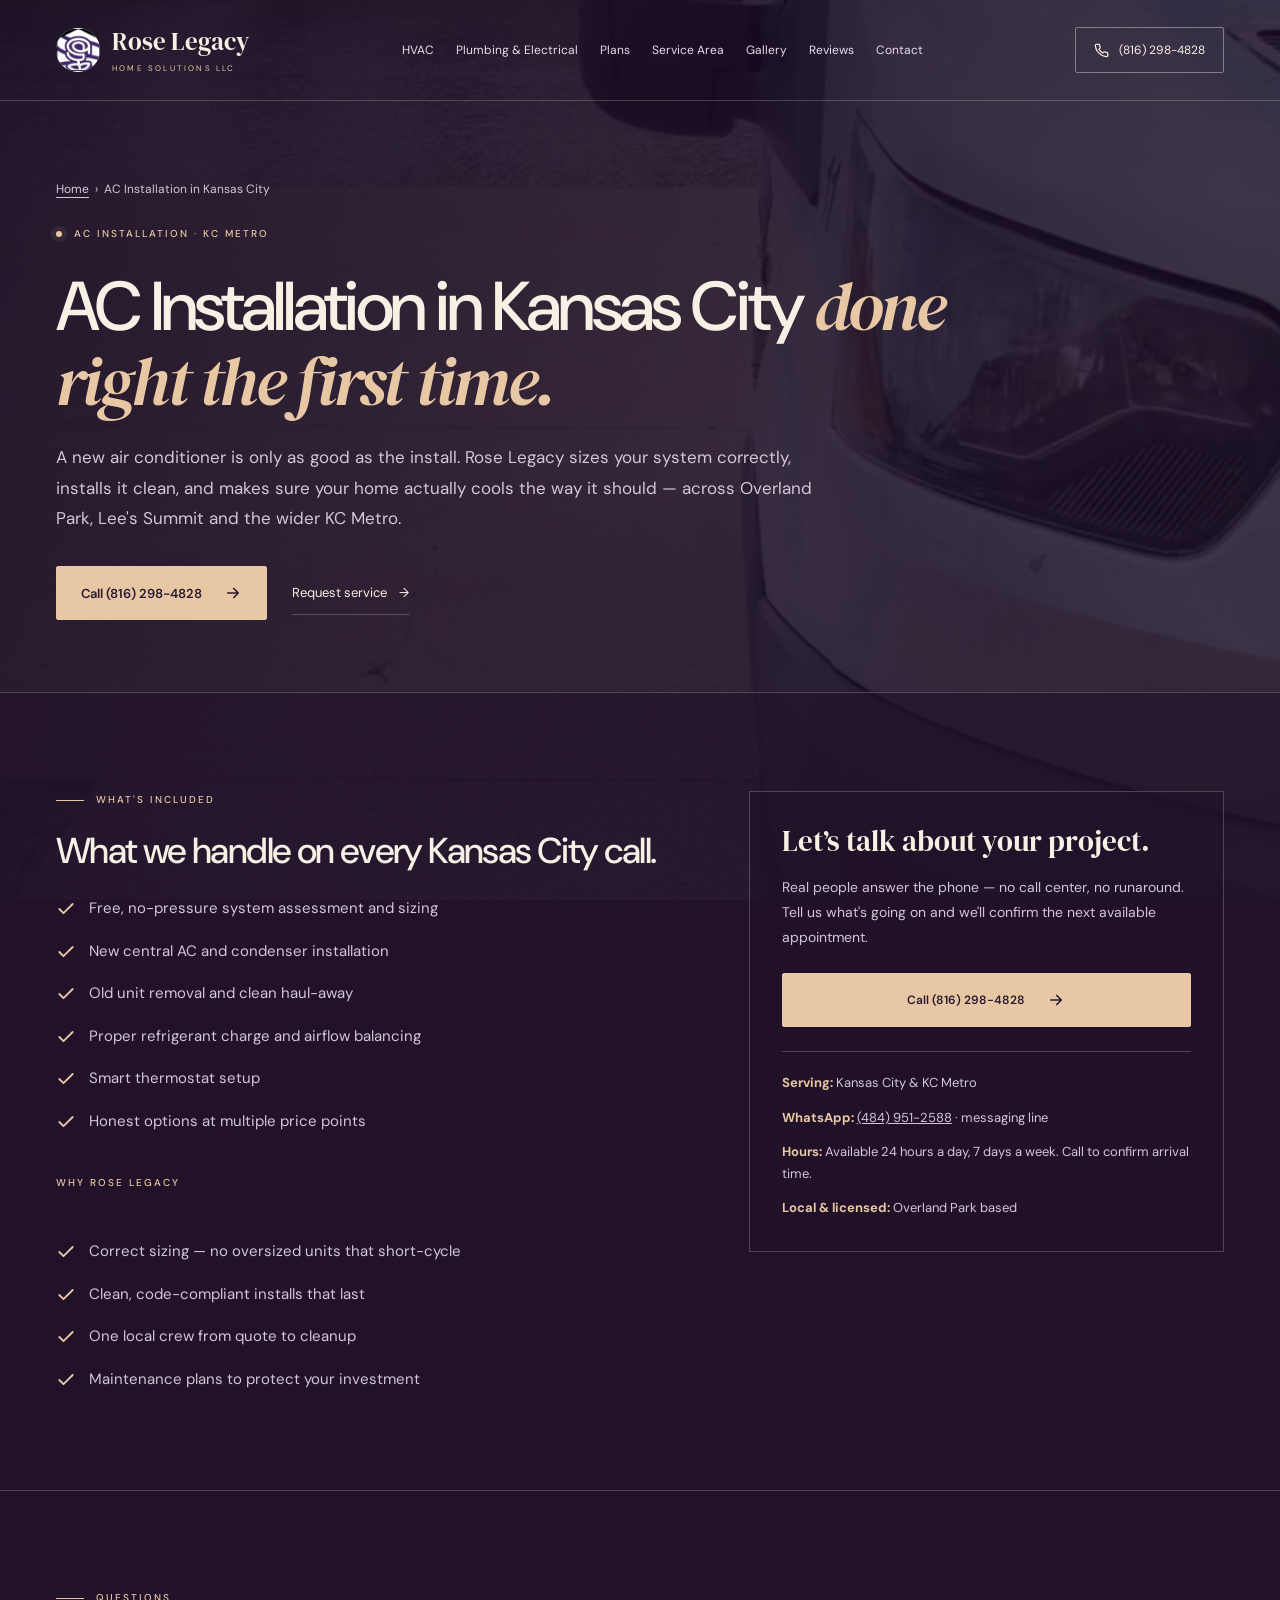
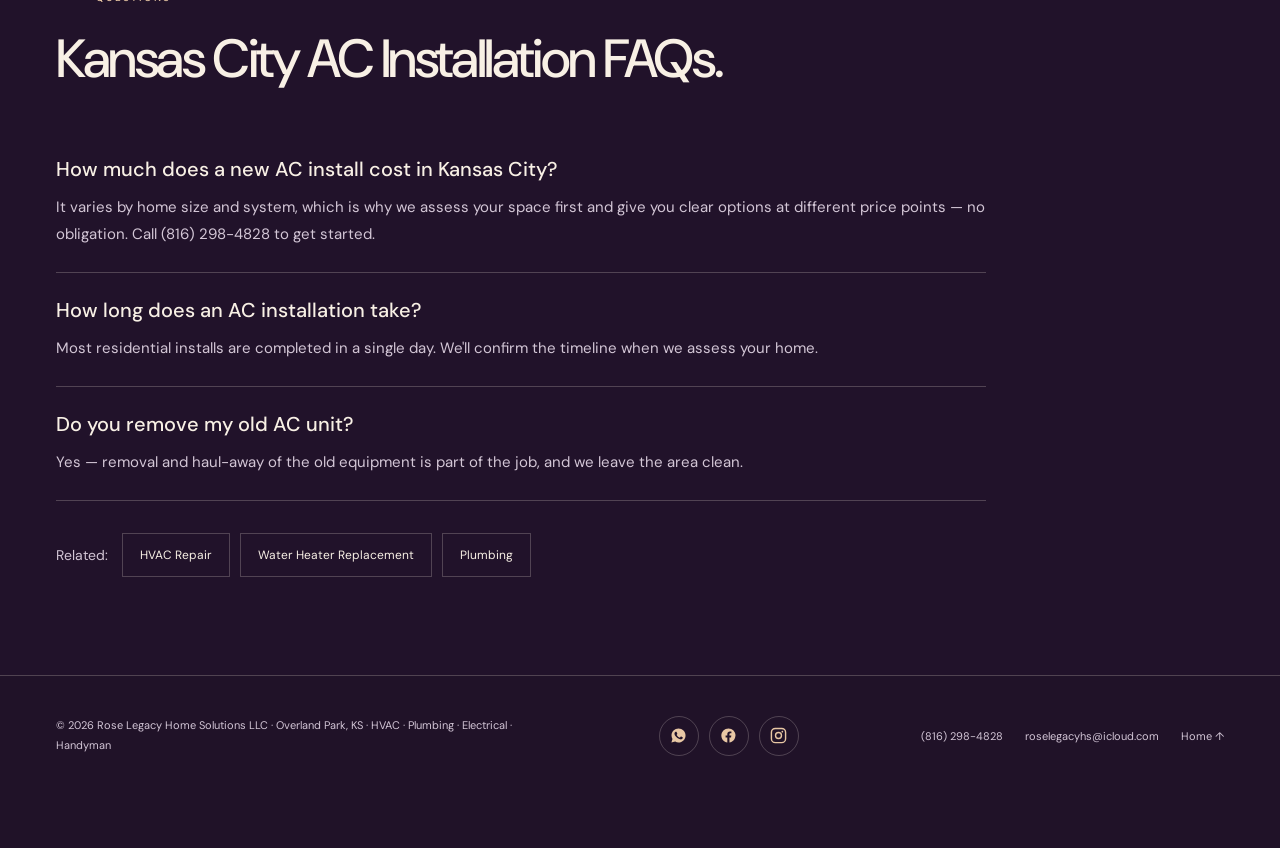
==== commit 22ae9e36: "Clarify confirmed 24/7 availability, contact lines, and Google reviews" ====
--- a/ac-installation-kansas-city.html
+++ b/ac-installation-kansas-city.html
@@ -57,7 +57,7 @@
     </nav>
     <div class="nav-right">
       <div class="social-icons">
-        <a class="wsp" href="https://wa.me/14849512588" target="_blank" rel="noopener noreferrer" aria-label="Message us on WhatsApp"><svg viewBox="0 0 24 24" fill="currentColor" aria-hidden="true"><path d="M12.04 2C6.58 2 2.13 6.45 2.13 11.91c0 1.77.46 3.45 1.34 4.95L2 22l5.29-1.39a9.9 9.9 0 0 0 4.75 1.21h.01c5.46 0 9.91-4.45 9.91-9.91C21.96 6.45 17.5 2 12.04 2Zm5.78 14.04c-.24.68-1.4 1.32-1.93 1.39-.49.07-1.12.1-1.81-.11-.42-.13-.95-.3-1.64-.59-2.88-1.24-4.76-4.13-4.9-4.32-.14-.19-1.18-1.57-1.18-3 0-1.42.75-2.12 1.01-2.41.27-.29.58-.36.78-.36.19 0 .39 0 .56.01.18.01.42-.07.65.5.24.58.81 2 .88 2.14.07.14.12.31.02.5-.1.19-.15.31-.29.48-.15.17-.31.37-.44.5-.15.14-.3.3-.13.59.17.29.76 1.25 1.63 2.02 1.12.99 2.06 1.31 2.36 1.45.29.15.46.13.63-.07.17-.21.72-.84.91-1.13.19-.29.39-.24.65-.14.27.1 1.69.8 1.98.94.29.15.48.21.55.34.07.13.07.74-.17 1.42Z"/></svg></a>
+        <a class="wsp" href="https://wa.me/14849512588" target="_blank" rel="noopener noreferrer" aria-label="WhatsApp: (484) 951-2588"><svg viewBox="0 0 24 24" fill="currentColor" aria-hidden="true"><path d="M12.04 2C6.58 2 2.13 6.45 2.13 11.91c0 1.77.46 3.45 1.34 4.95L2 22l5.29-1.39a9.9 9.9 0 0 0 4.75 1.21h.01c5.46 0 9.91-4.45 9.91-9.91C21.96 6.45 17.5 2 12.04 2Zm5.78 14.04c-.24.68-1.4 1.32-1.93 1.39-.49.07-1.12.1-1.81-.11-.42-.13-.95-.3-1.64-.59-2.88-1.24-4.76-4.13-4.9-4.32-.14-.19-1.18-1.57-1.18-3 0-1.42.75-2.12 1.01-2.41.27-.29.58-.36.78-.36.19 0 .39 0 .56.01.18.01.42-.07.65.5.24.58.81 2 .88 2.14.07.14.12.31.02.5-.1.19-.15.31-.29.48-.15.17-.31.37-.44.5-.15.14-.3.3-.13.59.17.29.76 1.25 1.63 2.02 1.12.99 2.06 1.31 2.36 1.45.29.15.46.13.63-.07.17-.21.72-.84.91-1.13.19-.29.39-.24.65-.14.27.1 1.69.8 1.98.94.29.15.48.21.55.34.07.13.07.74-.17 1.42Z"/></svg></a>
         <a class="fb" href="https://www.facebook.com/profile.php?id=61576740384735" target="_blank" rel="noopener noreferrer" aria-label="Visit our Facebook page"><svg viewBox="0 0 24 24" fill="currentColor" aria-hidden="true"><path d="M22 12.06C22 6.5 17.52 2 11.94 2 6.36 2 1.88 6.5 1.88 12.06c0 5.02 3.66 9.18 8.45 9.94v-7.03H7.9v-2.91h2.43V9.94c0-2.4 1.43-3.73 3.62-3.73 1.05 0 2.15.19 2.15.19v2.36h-1.21c-1.2 0-1.57.74-1.57 1.5v1.8h2.67l-.43 2.91h-2.24v7.03c4.79-.76 8.45-4.92 8.45-9.94Z"/></svg></a>
         <a class="ig" href="https://www.instagram.com/roselegacyhvac" target="_blank" rel="noopener noreferrer" aria-label="Follow us on Instagram"><svg viewBox="0 0 24 24" fill="none" stroke="currentColor" stroke-width="2" stroke-linecap="round" stroke-linejoin="round" aria-hidden="true"><rect x="2" y="2" width="20" height="20" rx="5.5"/><circle cx="12" cy="12" r="4.2"/><circle cx="17.4" cy="6.6" r="1.2" fill="currentColor" stroke="none"/></svg></a>
       </div>
@@ -108,12 +108,13 @@
       </div>
 
       <aside class="sp-aside" data-reveal>
-        <h3>Need it fixed today?</h3>
-        <p>Real people answer the phone — no call center, no runaround. Tell us what's going on and we'll get you on the schedule.</p>
+        <h3>Let’s talk about your project.</h3>
+        <p>Real people answer the phone — no call center, no runaround. Tell us what's going on and we'll confirm the next available appointment.</p>
         <a class="btn-primary" href="tel:+18162984828">Call (816) 298-4828 <svg viewBox="0 0 24 24" fill="none" stroke="currentColor" stroke-width="2.2" stroke-linecap="round" stroke-linejoin="round"><path d="M5 12h14M13 6l6 6-6 6"/></svg></a>
         <div class="aside-meta">
           <div><strong>Serving:</strong> Kansas City &amp; KC Metro</div>
-          <div><strong>Hours:</strong> Open 24/7 for emergencies</div>
+          <div><strong>WhatsApp:</strong> <a href="https://wa.me/14849512588" target="_blank" rel="noopener noreferrer">(484) 951-2588</a> · messaging line</div>
+          <div><strong>Hours:</strong> Available 24 hours a day, 7 days a week. Call to confirm arrival time.</div>
           <div><strong>Local &amp; licensed:</strong> Overland Park based</div>
         </div>
       </aside>
@@ -152,7 +153,7 @@
   <div class="wrap footer-inner">
     <p>© <span id="year"></span> Rose Legacy Home Solutions LLC · Overland Park, KS · HVAC · Plumbing · Electrical · Handyman</p>
     <div class="social-icons">
-      <a class="wsp" href="https://wa.me/14849512588" target="_blank" rel="noopener noreferrer" aria-label="Message us on WhatsApp"><svg viewBox="0 0 24 24" fill="currentColor" aria-hidden="true"><path d="M12.04 2C6.58 2 2.13 6.45 2.13 11.91c0 1.77.46 3.45 1.34 4.95L2 22l5.29-1.39a9.9 9.9 0 0 0 4.75 1.21h.01c5.46 0 9.91-4.45 9.91-9.91C21.96 6.45 17.5 2 12.04 2Zm5.78 14.04c-.24.68-1.4 1.32-1.93 1.39-.49.07-1.12.1-1.81-.11-.42-.13-.95-.3-1.64-.59-2.88-1.24-4.76-4.13-4.9-4.32-.14-.19-1.18-1.57-1.18-3 0-1.42.75-2.12 1.01-2.41.27-.29.58-.36.78-.36.19 0 .39 0 .56.01.18.01.42-.07.65.5.24.58.81 2 .88 2.14.07.14.12.31.02.5-.1.19-.15.31-.29.48-.15.17-.31.37-.44.5-.15.14-.3.3-.13.59.17.29.76 1.25 1.63 2.02 1.12.99 2.06 1.31 2.36 1.45.29.15.46.13.63-.07.17-.21.72-.84.91-1.13.19-.29.39-.24.65-.14.27.1 1.69.8 1.98.94.29.15.48.21.55.34.07.13.07.74-.17 1.42Z"/></svg></a>
+      <a class="wsp" href="https://wa.me/14849512588" target="_blank" rel="noopener noreferrer" aria-label="WhatsApp: (484) 951-2588"><svg viewBox="0 0 24 24" fill="currentColor" aria-hidden="true"><path d="M12.04 2C6.58 2 2.13 6.45 2.13 11.91c0 1.77.46 3.45 1.34 4.95L2 22l5.29-1.39a9.9 9.9 0 0 0 4.75 1.21h.01c5.46 0 9.91-4.45 9.91-9.91C21.96 6.45 17.5 2 12.04 2Zm5.78 14.04c-.24.68-1.4 1.32-1.93 1.39-.49.07-1.12.1-1.81-.11-.42-.13-.95-.3-1.64-.59-2.88-1.24-4.76-4.13-4.9-4.32-.14-.19-1.18-1.57-1.18-3 0-1.42.75-2.12 1.01-2.41.27-.29.58-.36.78-.36.19 0 .39 0 .56.01.18.01.42-.07.65.5.24.58.81 2 .88 2.14.07.14.12.31.02.5-.1.19-.15.31-.29.48-.15.17-.31.37-.44.5-.15.14-.3.3-.13.59.17.29.76 1.25 1.63 2.02 1.12.99 2.06 1.31 2.36 1.45.29.15.46.13.63-.07.17-.21.72-.84.91-1.13.19-.29.39-.24.65-.14.27.1 1.69.8 1.98.94.29.15.48.21.55.34.07.13.07.74-.17 1.42Z"/></svg></a>
       <a class="fb" href="https://www.facebook.com/profile.php?id=61576740384735" target="_blank" rel="noopener noreferrer" aria-label="Visit our Facebook page"><svg viewBox="0 0 24 24" fill="currentColor" aria-hidden="true"><path d="M22 12.06C22 6.5 17.52 2 11.94 2 6.36 2 1.88 6.5 1.88 12.06c0 5.02 3.66 9.18 8.45 9.94v-7.03H7.9v-2.91h2.43V9.94c0-2.4 1.43-3.73 3.62-3.73 1.05 0 2.15.19 2.15.19v2.36h-1.21c-1.2 0-1.57.74-1.57 1.5v1.8h2.67l-.43 2.91h-2.24v7.03c4.79-.76 8.45-4.92 8.45-9.94Z"/></svg></a>
       <a class="ig" href="https://www.instagram.com/roselegacyhvac" target="_blank" rel="noopener noreferrer" aria-label="Follow us on Instagram"><svg viewBox="0 0 24 24" fill="none" stroke="currentColor" stroke-width="2" stroke-linecap="round" stroke-linejoin="round" aria-hidden="true"><rect x="2" y="2" width="20" height="20" rx="5.5"/><circle cx="12" cy="12" r="4.2"/><circle cx="17.4" cy="6.6" r="1.2" fill="currentColor" stroke="none"/></svg></a>
     </div>
--- a/assets/styles.css
+++ b/assets/styles.css
@@ -172,9 +172,7 @@
 
 .google-rating { display: grid; grid-template-columns: auto 1fr; gap: 55px; align-items: center; border-block: 1px solid var(--line); padding: 37px 0; }
 .gr-score { display: flex; flex-direction: column; align-items: center; gap: 12px; padding-right: 55px; border-right: 1px solid var(--line); }
-.gr-num { font: 80px/1 'DM Serif Display', Georgia, serif; }
-.gr-stars { display: flex; gap: 4px; color: var(--sand); }
-.gr-stars svg { width: 22px; height: 22px; }
+.review-source { font: 48px/1.1 'DM Serif Display', Georgia, serif; color: var(--sand); }
 .gr-count { font-size: 12px; color: var(--ink-soft); }
 .gr-cta p { font-size: 19px; max-width: 35ch; margin-bottom: 22px; }
 .gr-actions { display: flex; align-items: center; gap: 25px; flex-wrap: wrap; }
